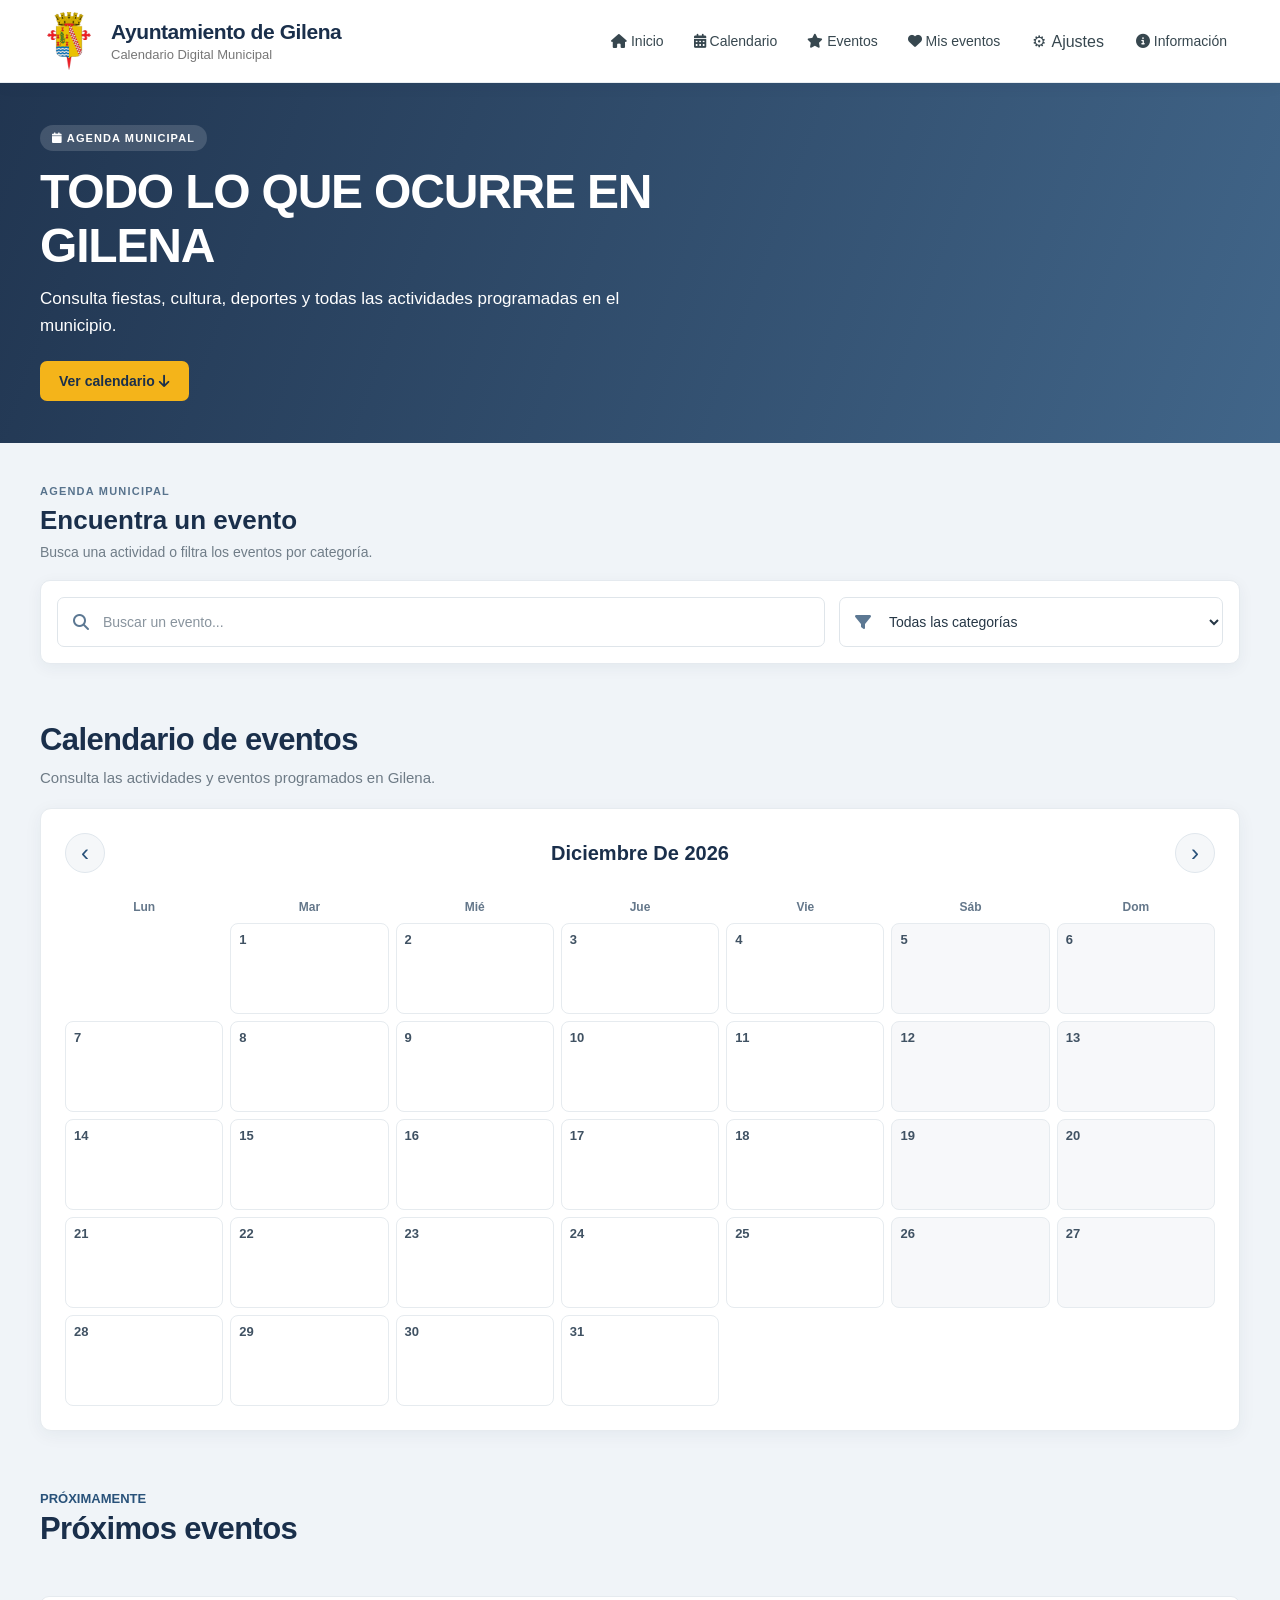
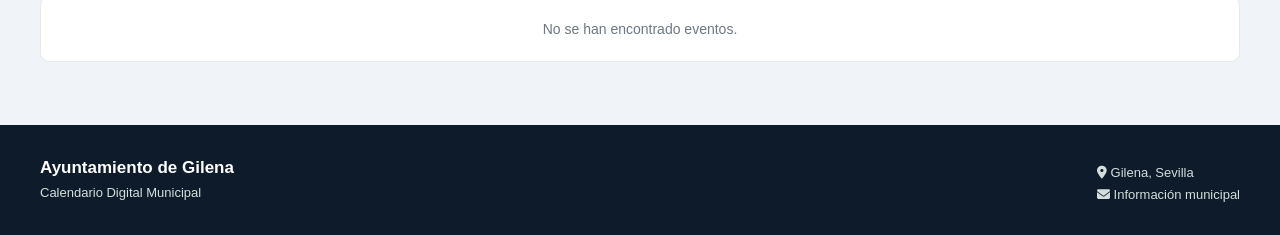
==== index.html @ b7ec8e1a "Add files via upload" ====
<!doctype html>
<html lang="es">
  <head>
    <meta charset="UTF-8" />
    <meta name="viewport" content="width=device-width, initial-scale=1.0" />
    <script src="JS/ajustes.js"></script>

    <title>Ayuntamiento de Gilena | Calendario Municipal</title>

    <link rel="stylesheet" href="CSS/estilos.css" />
    <link rel="stylesheet" href="CSS/ajustes.css" />
    <link rel="stylesheet" href="CSS/imagenes-evento.css" />

    <!-- Iconos -->
    <link
      rel="stylesheet"
      href="https://cdnjs.cloudflare.com/ajax/libs/font-awesome/6.5.1/css/all.min.css"
    />
  </head>

  <body class="pagina-inicio">
    <!-- ENCABEZADO -->
    <header>
      <div class="contenedor-header">
        <div class="logo-titulo">
          <!-- Sustituye esta imagen por el logo oficial -->
          <img src="img/logo-gilena.png" alt="Logo Ayuntamiento de Gilena" />

          <div>
            <h1>Ayuntamiento de Gilena</h1>
            <p>Calendario Digital Municipal</p>
          </div>
        </div>

        <nav>
          <a href="index.html">
            <i class="fa-solid fa-house"></i>
            Inicio
          </a>

          <a href="#calendario">
            <i class="fa-solid fa-calendar-days"></i>
            Calendario
          </a>

          <a href="#eventos">
            <i class="fa-solid fa-star"></i>
            Eventos
          </a>

          <a href="mis-eventos.html">
            <i class="fa-solid fa-heart"></i>
            Mis eventos
          </a>

          <button type="button" class="nav-ajustes" data-abrir-ajustes aria-haspopup="dialog">
            <span class="icono-ajustes" aria-hidden="true">⚙</span> Ajustes
          </button>

          <a href="#informacion">
            <i class="fa-solid fa-circle-info"></i>
            Información
          </a>
        </nav>
      </div>
    </header>

    <!-- PORTADA -->
    <section class="hero">
      <div class="hero-contenido">
        <span class="etiqueta">
          <i class="fa-solid fa-calendar"></i>
          AGENDA MUNICIPAL
        </span>

        <h2>TODO LO QUE OCURRE EN GILENA</h2>

        <p>
          Consulta fiestas, cultura, deportes y todas las actividades programadas en el municipio.
        </p>

        <a href="#calendario" class="boton-principal">
          Ver calendario
          <i class="fa-solid fa-arrow-down"></i>
        </a>
      </div>
    </section>

    <!-- BUSCADOR -->
    <main>
      <section class="buscador-seccion" aria-labelledby="tituloBuscador">
        <div class="buscador-intro">
          <span>AGENDA MUNICIPAL</span>
          <h2 id="tituloBuscador">Encuentra un evento</h2>
          <p>Busca una actividad o filtra los eventos por categoría.</p>
        </div>
      <div class="busqueda">
        <div class="campo-busqueda">
          <i class="fa-solid fa-magnifying-glass"></i>

          <!-- Cambiamos oninput a la nueva función -->
          <input
            type="text"
            id="buscador"
            placeholder="Buscar un evento..."
            oninput="buscarEventoDesplegable()"
          />

          <!-- NUEVO: Contenedor oculto para el mini apartado -->
          <div
            id="resultadosBusqueda"
            class="resultados-desplegable"
            style="display: none"
          >
            <!-- El JavaScript meterá los resultados aquí -->
          </div>
        </div>

        <div class="campo-filtro">
          <i class="fa-solid fa-filter"></i>

          <select id="filtroCategoria" onchange="filtrarEventos()">
            <option value="todos">Todas las categorías</option>
            <option value="cultura">Cultura</option><option value="deportes">Deportivo</option><option value="fiestas">Fiesta</option>
            <option value="arte">Arte</option><option value="concierto">Concierto</option><option value="cine">Cine</option>
            <option value="educacion">Educación</option><option value="ayuntamiento">Ayuntamiento</option><option value="familiar">Familiar</option>
            <option value="mercado">Mercado</option><option value="naturaleza">Naturaleza</option><option value="gastronomia">Gastronomía</option>
            <option value="juventud">Juventud</option><option value="otros">Otros</option>
          </select>
        </div>
      </div>

      </section>

      <!-- CALENDARIO -->
      <section id="calendario" class="seccion">
        <div class="titulo-seccion">
          <div>
            <h2>Calendario de eventos</h2>
            <p class="subtitulo-seccion">Consulta las actividades y eventos programados en Gilena.</p>
          </div>
        </div>

        <div class="calendario-contenedor">
          <div class="calendario-cabecera">
            <button onclick="mesAnterior()" aria-label="Mes anterior">
              <span aria-hidden="true">‹</span>
            </button>

            <h3 id="mesActual"></h3>

            <button onclick="mesSiguiente()" aria-label="Mes siguiente">
              <span aria-hidden="true">›</span>
            </button>
          </div>

          <div class="dias-semana">
            <div>Lun</div>
            <div>Mar</div>
            <div>Mié</div>
            <div>Jue</div>
            <div>Vie</div>
            <div>Sáb</div>
            <div>Dom</div>
          </div>

          <div id="calendarioDias" class="calendario-dias">
            <!-- JavaScript genera los días -->
          </div>
        </div>
      </section>

      <!-- EVENTOS -->
      <section id="eventos" class="seccion">
        <div class="titulo-seccion">
          <div>
            <span>PRÓXIMAMENTE</span>
            <h2>Próximos eventos</h2>
          </div>
        </div>

        <div id="listaEventos" class="lista-eventos">
          <!-- JavaScript genera los eventos -->
        </div>

        <p id="sinResultados" class="sin-resultados">
          No se han encontrado eventos.
        </p>
      </section>

    </main>

    <!-- FOOTER -->
    <footer id="informacion">
      <div>
        <h3>Ayuntamiento de Gilena</h3>

        <p>Calendario Digital Municipal</p>
      </div>

      <div class="footer-contacto">
        <p>
          <i class="fa-solid fa-location-dot"></i>
          Gilena, Sevilla
        </p>

        <p>
          <i class="fa-solid fa-envelope"></i>
          Información municipal
        </p>
      </div>
    </footer>

    <script src="JS/estado-eventos.js"></script>
    <script src="JS/formato-fechas.js"></script>
    <script src="JS/imagenes-evento.js"></script>
    <script src="JS/script.js"></script>
  </body>
</html>
---- CSS/estilos.css ----
/* ==========================================================================
   1. ESTILOS GLOBALES
   ========================================================================== */
* {
    margin: 0;
    padding: 0;
    box-sizing: border-box;
}

html {
    scroll-behavior: smooth;
}

body {
    font-family: Arial, Helvetica, sans-serif;
    background-color: #f0f4f8; /* Gris azulado muy claro */
    color: #263238;
}

main {
    max-width: 1250px;
    margin: auto;
    padding: 40px 25px;
}

/* ==========================================================================
   2. COMPONENTES COMPARTIDOS (Navegación y Footer)
   ========================================================================== */
header {
    background: white;
    box-shadow: 0 2px 15px rgba(0, 0, 0, 0.08);
    position: sticky;
    top: 0;
    z-index: 1000;
}

.contenedor-header {
    max-width: 1250px;
    margin: auto;
    padding: 12px 25px;
    display: flex;
    justify-content: space-between;
    align-items: center;
}

.logo-titulo {
    display: flex;
    align-items: center;
    gap: 15px;
}

.logo-titulo img {
    width: 65px;
    height: 65px;
    object-fit: contain;
}

.logo-titulo h1 { color: #1a2f4b; font-size: 25px; } /* Azul Marino */
.logo-titulo p { color: #777; margin-top: 4px; }

nav {
    display: flex;
    gap: 8px;
}

nav a {
    text-decoration: none;
    color: #37474f;
    padding: 12px 15px;
    border-radius: 8px;
    transition: 0.3s;
}

nav a:hover {
    background-color: #e6ecf1; /* Fondo gris azulado suave */
    color: #29527a; /* Azul secundario */
}

footer {
    margin-top: 60px;
    padding: 35px;
    background-color: #0d1b2a; /* Azul noche muy oscuro */
    color: white;
    display: flex;
    justify-content: space-around;
}

footer p { margin-top: 10px; color: #d4dfdb; }

/* Botón general */
.boton-principal {
    display: inline-block;
    margin-top: 30px;
    padding: 15px 25px;
    background-color: #f4b41a; /* Amarillo dorado vibrante */
    color: #1a2f4b; /* Texto azul marino para contrastar */
    text-decoration: none;
    font-weight: bold;
    border-radius: 8px;
    transition: 0.3s;
}
.boton-principal:hover { transform: translateY(-3px); }


/* ==========================================================================
   3. PÁGINA PRINCIPAL (Inicio, Buscador, Calendario, Tarjetas)
   ========================================================================== */
.hero {
    min-height: 420px;
    /* Nuevo gradiente azul oscuro */
    background: linear-gradient(rgba(26, 47, 75, 0.75), rgba(26, 47, 75, 0.88)), url("../img/gilena.jpg");
    background-size: cover;
    background-position: center;
    display: flex;
    align-items: center;
}

.hero-contenido {
    max-width: 1250px;
    width: 100%;
    margin: auto;
    padding: 50px 25px;
    color: white;
}

.etiqueta {
    display: inline-block;
    background-color: rgba(255, 255, 255, 0.15);
    padding: 10px 16px;
    border-radius: 30px;
    margin-bottom: 20px;
}

.hero h2 { max-width: 700px; font-size: 50px; margin-bottom: 18px; }
.hero p { font-size: 20px; max-width: 650px; line-height: 1.6; }

/* Buscador y Filtros */
.busqueda {
    display: grid;
    grid-template-columns: 2fr 1fr;
    gap: 20px;
    background: white;
    padding: 25px;
    border-radius: 15px;
    box-shadow: 0 5px 20px rgba(0, 0, 0, 0.08);
}

.campo-busqueda, .campo-filtro { position: relative; }
.campo-busqueda i, .campo-filtro i {
    position: absolute; left: 15px; top: 50%; transform: translateY(-50%); color: #29527a;
}

.busqueda input, .busqueda select {
    width: 100%;
    padding: 15px 15px 15px 45px;
    border: 1px solid #ddd;
    border-radius: 8px;
    font-size: 16px;
    background-color: #fafafa;
}

/* Resultados Desplegables del Buscador */
.resultados-desplegable {
    position: absolute;
    top: 100%; left: 0; width: 100%;
    background: white;
    border-radius: 10px;
    box-shadow: 0 10px 25px rgba(0, 0, 0, 0.15);
    margin-top: 5px; max-height: 350px;
    overflow-y: auto; z-index: 2000;
}
.item-resultado-mini {
    display: flex; align-items: center; gap: 15px;
    padding: 12px 15px; text-decoration: none;
    color: #333; border-bottom: 1px solid #f0f0f0; transition: background 0.2s;
}
.item-resultado-mini:last-child { border-bottom: none; }
.item-resultado-mini:hover { background-color: #f0f4f8; }
.item-resultado-mini img { width: 45px; height: 45px; border-radius: 8px; object-fit: cover; }
.item-resultado-mini h4 { font-size: 15px; color: #1a2f4b; margin-bottom: 2px; }
.item-resultado-mini p { font-size: 13px; color: #777; }
.sin-resultados-mini { padding: 15px; text-align: center; color: #777; font-size: 14px; }

/* Estadísticas y Secciones Genéricas */
.estadisticas {
    display: grid; grid-template-columns: repeat(3, 1fr); gap: 20px; margin: 35px 0;
}
.estadistica {
    background: white; padding: 22px; border-radius: 12px; display: flex; align-items: center; gap: 15px; box-shadow: 0 5px 15px rgba(0, 0, 0, 0.06);
}
.estadistica i { font-size: 30px; color: #29527a; }
.estadistica span { font-size: 22px; font-weight: bold; }
.estadistica p { color: #777; margin-top: 4px; }

.seccion { margin-top: 70px; }
.titulo-seccion span, .informacion span { color: #29527a; font-weight: bold; font-size: 13px; }
.titulo-seccion h2, .informacion h2 { font-size: 32px; margin-top: 8px; }

/* Calendario */
.calendario-contenedor {
    background: white; margin-top: 25px; padding: 30px; border-radius: 15px; box-shadow: 0 5px 20px rgba(0, 0, 0, 0.08);
}
.calendario-cabecera { display: flex; justify-content: space-between; align-items: center; margin-bottom: 25px; }
.calendario-cabecera button {
    width: 42px; height: 42px; border: none; border-radius: 50%; background-color: #e6ecf1; color: #29527a; cursor: pointer; font-size: 17px; transition: 0.3s;
}
.calendario-cabecera button:hover { background-color: #29527a; color: white; }

.dias-semana, .calendario-dias { display: grid; grid-template-columns: repeat(7, 1fr); gap: 8px; }
.dias-semana div { text-align: center; font-weight: bold; padding: 10px; color: #29527a; }

.dia {
    min-height: 95px; border: 1px solid #e0e0e0; border-radius: 10px; padding: 6px; cursor: default; transition: 0.3s; display: flex; flex-direction: column; background-color: white;
}
.dia:hover:not(.vacio) { background-color: #f0f4f8; }
.dia.fin-de-semana { background-color: #f0f0f0; }
.dia.vacio { border: none; background-color: transparent; }
.dia.vacio.fin-de-semana { background-color: #fafafa; }
.numero-dia { font-weight: bold; margin-bottom: 5px; font-size: 14px; }

.dia.evento { cursor: pointer; border-width: 2px; border-style: solid; }
.nombre-evento-calendario {
    font-size: 11px; line-height: 1.3; font-weight: bold; padding: 3px 4px; border-radius: 4px; margin-top: auto; white-space: nowrap; overflow: hidden; text-overflow: ellipsis;
}

/* Colores Calendario */
.dia.evento.deportes { border-color: #2196F3; background-color: #E3F2FD; }
.dia.evento.deportes .nombre-evento-calendario { color: #1565C0; }
.dia.evento.cultura { border-color: #9C27B0; background-color: #F3E5F5; }
.dia.evento.cultura .nombre-evento-calendario { color: #6A1B9A; }
.dia.evento.fiestas { border-color: #FF9800; background-color: #FFF3E0; }
.dia.evento.fiestas .nombre-evento-calendario { color: #E65100; }
.dia.evento.juventud { border-color: #4CAF50; background-color: #E8F5E9; }
.dia.evento.juventud .nombre-evento-calendario { color: #2E7D32; }
.dia.evento.otros { border-color: #607D8B; background-color: #ECEFF1; }
.dia.evento.otros .nombre-evento-calendario { color: #37474F; }

/* Lista de Próximos Eventos */
.lista-eventos { display: grid; grid-template-columns: repeat(3, 1fr); gap: 25px; margin-top: 25px; }
.evento-card {
    background: white; border-radius: 15px; overflow: hidden; box-shadow: 0 5px 20px rgba(0, 0, 0, 0.08); transition: 0.3s;
}
.evento-card:hover { transform: translateY(-8px); }
.evento-card img { width: 100%; height: 190px; object-fit: cover; }
.evento-contenido { padding: 20px; }
.categoria {
    display: inline-block; padding: 6px 12px; border-radius: 20px; background-color: #e6ecf1; color: #29527a; font-size: 13px; font-weight: bold;
}
.evento-contenido h3 { margin: 15px 0 10px; font-size: 20px; }
.evento-contenido p { color: #666; line-height: 1.5; }
.evento-fecha { margin-top: 15px; color: #29527a; font-weight: bold; }
.boton-evento {
    display: inline-block; margin-top: 18px; padding: 10px 15px; background-color: #29527a; color: white; text-decoration: none; border-radius: 7px; transition: 0.3s;
}
.boton-evento:hover { background-color: #1a2f4b; }
.sin-resultados { display: none; margin-top: 30px; text-align: center; font-size: 18px; }

/* Sección Informativa (Bloque Azul Marino) */
.informacion { margin-top: 70px; padding: 50px; border-radius: 15px; background-color: #1a2f4b; color: white; }
.informacion p { margin-top: 15px; line-height: 1.6; }
.ventajas { display: grid; grid-template-columns: repeat(3, 1fr); gap: 25px; margin-top: 30px; }
.ventajas div { background-color: rgba(255, 255, 255, 0.08); padding: 25px; border-radius: 12px; }
.ventajas i { font-size: 28px; color: #f4b41a; } /* Iconos dorados */


/* ==========================================================================
   4. PÁGINA DE DETALLE (evento.html)
   ========================================================================== */
.hero-evento {
    height: 350px; background-size: cover; background-position: center; display: flex; align-items: flex-end; padding: 40px; margin-bottom: 40px;
}
.hero-evento-contenido { max-width: 1250px; width: 100%; margin: auto; color: white; }
.hero-evento-contenido h2 { font-size: 45px; margin-top: 15px; }

.evento-info-grid {
    max-width: 1250px; margin: auto; padding: 0 25px 60px; display: grid; grid-template-columns: 2fr 1fr; gap: 40px;
}
.evento-cuerpo { background: white; padding: 40px; border-radius: 15px; box-shadow: 0 5px 20px rgba(0, 0, 0, 0.05); }
.evento-cuerpo h3 {
    color: #1a2f4b; font-size: 24px; margin-bottom: 20px; padding-bottom: 10px; border-bottom: 2px solid #e6ecf1;
}
.texto-principal { font-size: 17px; line-height: 1.8; color: #444; }
.evento-galeria { margin-top: 30px; }
.evento-galeria img { width: 100%; border-radius: 10px; box-shadow: 0 5px 15px rgba(0,0,0,0.1); }

.evento-sidebar { display: flex; flex-direction: column; gap: 15px; }
.caja-info {
    background: white; padding: 20px; border-radius: 12px; display: flex; align-items: center; gap: 20px; box-shadow: 0 5px 15px rgba(0, 0, 0, 0.05);
}
.caja-info i {
    font-size: 24px; color: #29527a; background: #e6ecf1; width: 50px; height: 50px; display: flex; align-items: center; justify-content: center; border-radius: 50%;
}
.caja-info h4 { color: #777; font-size: 13px; text-transform: uppercase; margin-bottom: 5px; }
.caja-info p { font-size: 16px; font-weight: bold; color: #1a2f4b; }

.boton-compartir { background-color: #1a2f4b; color: white; cursor: pointer; transition: 0.3s; justify-content: center; }
.boton-compartir i { background: transparent; color: #f4b41a; width: auto; height: auto; }
.boton-compartir h4 { color: white; margin: 0; }
.boton-compartir:hover { background-color: #122135; }
.caja-calendario { display: flex; flex-direction: column; gap: 10px; padding: 22px; border-radius: 12px; background: white; box-shadow: 0 5px 15px rgba(0, 0, 0, 0.05); }
.caja-calendario h3 { margin-bottom: 3px; color: #1a2f4b; font-size: 18px; }
.caja-calendario h3 i { margin-right: 5px; color: #29527a; }
.boton-calendario { display: flex; width: 100%; min-height: 44px; align-items: center; justify-content: center; gap: 9px; padding: 10px 12px; border: 1px solid #29527a; border-radius: 7px; background: #29527a; color: white; font: inherit; font-size: 14px; font-weight: bold; line-height: 1.35; text-align: center; text-decoration: none; cursor: pointer; }
.boton-calendario:hover { background: #1a2f4b; color: white; }
.boton-calendario:focus-visible { outline: 3px solid #f4b41a; outline-offset: 2px; }
.boton-calendario-secundario { background: #e6ecf1; color: #29527a; }
.boton-calendario-secundario:hover { background: #d2dfea; color: #1a2f4b; }


/* ==========================================================================
   5. ZONA DE ADMINISTRACIÓN (admin.html)
   ========================================================================== */
.body-admin-editor { background-color: #f0f4f8; padding-top: 70px; }

/* Barra superior fija */
.admin-topbar {
    position: fixed; top: 0; left: 0; right: 0; height: 70px;
    background: white; box-shadow: 0 2px 10px rgba(0,0,0,0.1);
    display: flex; justify-content: space-between; align-items: center; padding: 0 30px; z-index: 1000;
}
.topbar-izq, .topbar-der { display: flex; align-items: center; gap: 20px; }
.btn-volver { color: #555; text-decoration: none; font-weight: bold; }
.estado-guardado { color: #888; font-size: 14px; font-style: italic; }

.btn-primario, .btn-secundario {
    padding: 10px 20px; border: none; border-radius: 8px; font-weight: bold; cursor: pointer; transition: 0.3s;
}
.btn-primario { background-color: #29527a; color: white; }
.btn-primario:hover { background-color: #1f4060; }
.btn-secundario { background-color: #e6ecf1; color: #29527a; }
.btn-secundario:hover { background-color: #d2dfea; }

/* Editor de Documentos */
.documento-editor {
    max-width: 900px; margin: 30px auto 60px; background: white; border-radius: 10px; box-shadow: 0 10px 30px rgba(0,0,0,0.08); overflow: hidden;
}
.portada-editor {
    height: 300px; background-size: cover; background-position: center; background-color: #ddd; display: flex; align-items: center; justify-content: center; position: relative;
}
.portada-editor::after { content: ''; position: absolute; inset: 0; background: rgba(0,0,0,0.4); }
.portada-opciones { position: relative; z-index: 2; display: flex; gap: 15px; }
.portada-opciones button {
    background: rgba(255,255,255,0.9); border: none; padding: 10px 20px; border-radius: 30px; cursor: pointer; font-weight: bold; color: #333;
}
.documento-cuerpo { padding: 50px; }
.input-titulo-doc {
    width: 100%; font-size: 40px; font-weight: bold; border: none; outline: none; color: #1a2f4b; margin-bottom: 30px; border-bottom: 2px dashed transparent;
}
.input-titulo-doc:focus { border-bottom: 2px dashed #ccc; }

.metadatos-grid {
    display: grid; grid-template-columns: repeat(3, 1fr); gap: 20px; margin-bottom: 30px; background: #f9f9f9; padding: 20px; border-radius: 10px;
}
.meta-item label { display: block; font-size: 13px; color: #777; margin-bottom: 5px; font-weight: bold; }
.meta-item input, .meta-item select {
    width: 100%; padding: 8px; border: 1px solid #ddd; border-radius: 5px;
}
.admin-seccion-enlaces { margin: 10px 0 30px; padding: 20px; border: 1px solid #e6ecf1; border-radius: 10px; }
.admin-seccion-enlaces h3 { margin-bottom: 12px; color: #1a2f4b; }
.admin-seccion-enlaces h3 small { margin-left: 8px; color: #777; font-size: 12px; font-weight: normal; }
.admin-seccion-enlaces .metadatos-grid { margin: 0; }
.caja-reserva, .caja-enlaces { background: white; padding: 22px; border-radius: 12px; box-shadow: 0 5px 15px rgba(0,0,0,.05); }
.caja-reserva h3, .caja-enlaces h3 { color: #1a2f4b; margin-bottom: 12px; }
.caja-reserva p { margin-bottom: 12px; color: #555; }
.boton-reservar { display: inline-block; padding: 11px 18px; border: 0; border-radius: 7px; background: #29527a; color: white; font: inherit; font-weight: bold; text-decoration: none; }
.boton-reservar:disabled { background: #9aa7b2; cursor: not-allowed; }
.caja-enlaces > div { display: flex; flex-wrap: wrap; gap: 10px; }
.enlace-evento { color: #29527a; background: #e6ecf1; padding: 9px 12px; border-radius: 7px; text-decoration: none; font-weight: bold; }
.enlace-evento:hover { background: #d2dfea; }

/* Ajustes Quill Editor */
.ql-toolbar.ql-snow { border-radius: 8px 8px 0 0; background: #f0f4f8; }
.ql-container.ql-snow { border-radius: 0 0 8px 8px; font-family: inherit; }

/* Cajón Lateral (Mis Eventos) */
.cajon-eventos-fondo {
    position: fixed; inset: 0; background: rgba(0,0,0,0.5); z-index: 1001; opacity: 0; visibility: hidden; transition: 0.3s;
}
.cajon-eventos-fondo.abierto { opacity: 1; visibility: visible; }
.cajon-eventos {
    position: fixed; top: 0; right: -400px; bottom: 0; width: 400px; background: white; z-index: 1002; box-shadow: -5px 0 25px rgba(0,0,0,0.1); transition: 0.3s; display: flex; flex-direction: column;
}
.cajon-eventos.abierto { right: 0; }
.cajon-cabecera {
    padding: 20px; background: #1a2f4b; color: white; display: flex; justify-content: space-between; align-items: center;
}
.btn-cerrar-cajon { background: transparent; border: none; color: white; font-size: 20px; cursor: pointer; }
.cajon-lista { flex-grow: 1; overflow-y: auto; padding: 20px; }
.cajon-item {
    display: flex; gap: 15px; padding: 15px; border: 1px solid #eee; border-radius: 8px; margin-bottom: 15px; align-items: center;
}
.cajon-item img { width: 50px; height: 50px; border-radius: 5px; object-fit: cover; }
.cajon-item-info h4 { font-size: 15px; margin-bottom: 5px; color: #333;}
.cajon-item-info p { font-size: 12px; color: #777;}
.cajon-item-acciones { margin-left: auto; display: flex; gap: 5px;}

.btn-editar-mini { background: #f4b41a; color: white; border: none; padding: 8px; border-radius: 5px; cursor: pointer; }
.btn-borrar-mini { background: #d32f2f; color: white; border: none; padding: 8px; border-radius: 5px; cursor: pointer; }
.btn-nuevo-cajon {
    margin: 20px; padding: 15px; background: #29527a; color: white; border: none; border-radius: 8px; font-weight: bold; cursor: pointer; transition: 0.3s;
}
.btn-nuevo-cajon:hover { background: #1f4060; }


/* ==========================================================================
   6. RESPONSIVE (Móviles y Tablets)
   ========================================================================== */
@media (max-width: 900px) {
    .contenedor-header { flex-direction: column; gap: 20px; }
    .hero h2 { font-size: 38px; }
    .lista-eventos { grid-template-columns: repeat(2, 1fr); }
    .evento-info-grid { grid-template-columns: minmax(0, 1fr); }
    .hero-evento-contenido h2 { font-size: 32px; }
}

@media (max-width: 650px) {
    nav { flex-wrap: wrap; justify-content: center; }
    .busqueda { grid-template-columns: 1fr; }
    .estadisticas, .ventajas, .lista-eventos { grid-template-columns: 1fr; }
    .hero h2 { font-size: 32px; }
    .dias-semana, .calendario-dias { gap: 3px; }
    .dia { min-height: 55px; padding: 6px; }
    .informacion { padding: 30px; }
    footer { flex-direction: column; text-align: center; gap: 20px; }
    
    /* Adaptaciones para Admin móvil */
    .documento-cuerpo { padding: 25px; }
    .metadatos-grid { grid-template-columns: 1fr; }
    .cajon-eventos { width: 100%; right: -100%; }
}
@media (max-width: 650px) {
    .pagina-evento .contenedor-header { gap: 8px; padding: 12px 16px; }
    .pagina-evento .logo-titulo { min-width: 0; }
    .pagina-evento .logo-titulo img { width: 48px; height: 48px; flex-shrink: 0; }
    .pagina-evento .logo-titulo h1 { font-size: 18px; }
    .pagina-evento .logo-titulo p { font-size: 12px; }
    .pagina-evento main { padding: 24px 16px; }
    .pagina-evento .hero-evento { height: 280px; padding: 24px; }
    .pagina-evento .evento-info-grid { min-width: 0; padding: 0 0 40px; gap: 20px; }
    .pagina-evento .evento-cuerpo { min-width: 0; padding: 24px; }
    .pagina-evento .evento-sidebar { min-width: 0; }
    .pagina-evento .caja-info { min-width: 0; gap: 12px; padding: 16px; }
    .pagina-evento .caja-info i { width: 42px; height: 42px; flex: 0 0 42px; }
    .pagina-evento .caja-info > div { min-width: 0; }
    .pagina-evento .caja-info p { overflow-wrap: anywhere; }
}

/* ==========================================================================
   MÓDULO DE COMPRA (Práctica JS)
   ========================================================================== */
.caja-compra {
    background: white;
    padding: 25px;
    border-radius: 12px;
    box-shadow: 0 5px 15px rgba(0, 0, 0, 0.05);
    margin-top: 20px;
    border-top: 4px solid #f4b41a; /* Detalle dorado corporativo */
}

.caja-compra h3 { color: #1a2f4b; font-size: 18px; margin-bottom: 15px; }
.precio-base, .saldo-usuario { font-size: 14px; color: #555; margin-bottom: 10px; }
.saldo-usuario strong { color: #29527a; font-size: 17px; }

.form-compra { display: flex; flex-direction: column; gap: 15px; margin-top: 15px; }
.form-compra label { font-size: 14px; color: #333; font-weight: bold; }
.form-compra input[type="number"] { 
    padding: 10px; border: 1px solid #ddd; border-radius: 6px; font-size: 15px; 
}

.checkbox-label { display: flex; align-items: center; gap: 10px; font-weight: normal !important; cursor: pointer; }
#btn-comprar { width: 100%; text-align: center; border: none; cursor: pointer; }

/* Estilos de los mensajes que sustituyen al Console.log / Console.error */
.mensaje-oculto { display: none; }
.mensaje-visible { 
    display: block; padding: 15px; border-radius: 8px; margin-top: 20px; font-size: 14px; font-weight: bold; line-height: 1.4;
}
.msj-exito { background-color: #d4edda; color: #155724; border-left: 4px solid #28a745; }
.msj-error { background-color: #f8d7da; color: #721c24; border-left: 4px solid #dc3545; }
.msj-aviso { background-color: #fff3cd; color: #856404; border-left: 4px solid #ffc107; }

/* =====================================================================
   CMS DEL ADMINISTRADOR (aislado de la página pública)
   ===================================================================== */
.body-admin-editor { min-height: 100vh; padding: 0; background: #f3f6f9; color: #263238; }
.body-admin-editor * { box-sizing: border-box; }
.cms-topbar { position: sticky; top: 0; z-index: 1000; min-height: 76px; padding: 10px 30px; display: flex; align-items: center; justify-content: space-between; gap: 20px; background: #fff; border-bottom: 1px solid #e3e9ee; box-shadow: 0 2px 8px rgba(26,47,75,.04); }
.cms-brand { display: inline-flex; align-items: center; gap: 12px; color: #1a2f4b; text-decoration: none; }
.cms-brand img { width: 48px; height: 48px; object-fit: contain; }
.cms-brand span { display: grid; gap: 3px; }
.cms-brand strong { font-size: 17px; }
.cms-brand small { color: #788592; font-size: 12px; }
.cms-topbar-derecha { display: flex; align-items: center; gap: 22px; }
.cms-contexto { display: inline-flex; align-items: center; gap: 8px; color: #344b62; font-size: 14px; font-weight: 700; }
.cms-contexto i { color: #29527a; }
.cms-topbar .estado-guardado { max-width: 210px; color: #72808c; font-size: 12px; font-style: normal; }
.cms-volver { padding: 10px 13px; border-radius: 7px; color: #29527a; text-decoration: none; font-size: 13px; font-weight: 700; }
.cms-volver:hover { background: #edf2f6; }
.cms-layout { display: grid; grid-template-columns: 240px minmax(0,1fr); min-height: calc(100vh - 76px); }
.cms-sidebar { position: sticky; top: 76px; align-self: start; height: calc(100vh - 76px); display: flex; flex-direction: column; padding: 26px 14px 18px; background: #fff; border-right: 1px solid #e3e9ee; }
.cms-nav-label { margin: 0 10px 14px; color: #8995a1; font-size: 11px; font-weight: 700; letter-spacing: .09em; text-transform: uppercase; }
.cms-nav-link { width: 100%; min-height: 45px; display: flex; align-items: center; gap: 12px; padding: 0 12px; border: 0; border-radius: 7px; background: transparent; color: #536170; text-align: left; font: inherit; font-size: 14px; cursor: pointer; transition: background .18s,color .18s; }
.cms-nav-link + .cms-nav-link { margin-top: 5px; }
.cms-nav-link i { width: 18px; color: #748493; text-align: center; }
.cms-nav-link:hover { background: #f2f5f8; color: #1a2f4b; }
.cms-nav-link.activo { background: #e9eff5; color: #1a2f4b; font-weight: 700; }
.cms-nav-link.activo i { color: #29527a; }
.cms-nav-link span { margin-left: auto; padding: 2px 7px; border-radius: 12px; background: #fff; color: #607285; font-size: 11px; }
.cms-sidebar-pie { display: flex; align-items: center; gap: 9px; margin: auto 8px 0; padding-top: 18px; border-top: 1px solid #edf0f3; color: #87929c; font-size: 11px; line-height: 1.35; }
.cms-sidebar-pie img { width: 30px; height: 30px; object-fit: contain; }
.cms-main { min-width: 0; width: 100%; max-width: 1500px; margin: 0 auto; padding: 36px clamp(20px,4vw,58px) 60px; }
.cms-vista[hidden] { display: none !important; }
.cms-page-heading { display: flex; align-items: center; justify-content: space-between; gap: 22px; margin-bottom: 27px; }
.cms-eyebrow { color: #69819a; font-size: 11px; font-weight: 700; letter-spacing: .1em; }
.cms-page-heading h1 { margin-top: 7px; color: #1a2f4b; font-size: clamp(26px,3vw,34px); line-height: 1.2; }
.cms-page-heading p { margin-top: 7px; color: #73808c; font-size: 14px; line-height: 1.5; }
.cms-page-heading > .btn-primario { flex-shrink: 0; }
.body-admin-editor .btn-primario,.body-admin-editor .btn-secundario { min-height: 42px; padding: 10px 16px; border-radius: 7px; font: inherit; font-size: 13px; font-weight: 700; transition: background .18s,transform .18s,box-shadow .18s; }
.body-admin-editor .btn-primario { background: #29527a; color: #fff; box-shadow: 0 2px 5px rgba(26,47,75,.13); }
.body-admin-editor .btn-primario:hover { background: #1a2f4b; transform: translateY(-1px); }
.body-admin-editor .btn-secundario { border: 1px solid #dce3e9; background: #fff; color: #34536f; }
.body-admin-editor .btn-secundario:hover { background: #f2f5f8; }
.body-admin-editor button:active { transform: translateY(1px); }
.body-admin-editor button:disabled { opacity: .55; cursor: not-allowed; }
.cms-stat-grid { display: grid; grid-template-columns: repeat(4,minmax(0,1fr)); gap: 16px; margin-bottom: 25px; }
.cms-stat { display: flex; align-items: center; gap: 15px; min-height: 112px; padding: 20px; border: 1px solid #e5eaef; border-radius: 10px; background: #fff; box-shadow: 0 3px 12px rgba(26,47,75,.035); }
.cms-stat-icon { width: 43px; height: 43px; flex: 0 0 43px; display: grid; place-items: center; border-radius: 10px; background: #edf2f6; color: #29527a; font-size: 17px; }
.cms-stat p { margin-bottom: 7px; color: #76828d; font-size: 12px; }
.cms-stat strong { color: #1a2f4b; font-size: 25px; line-height: 1; }
.cms-panel { min-width: 0; margin-bottom: 20px; padding: 23px; border: 1px solid #e5eaef; border-radius: 10px; background: #fff; box-shadow: 0 3px 13px rgba(26,47,75,.035); }
.cms-panel-heading { display: flex; align-items: flex-start; justify-content: space-between; gap: 14px; margin-bottom: 19px; }
.cms-panel-heading h2 { color: #1a2f4b; font-size: 17px; }
.cms-panel-heading p { margin-top: 5px; color: #7a8792; font-size: 12px; line-height: 1.45; }
.cms-panel-heading .btn-secundario { white-space: nowrap; }
.cms-table-wrap { width: 100%; overflow-x: auto; }
.cms-table { width: 100%; border-collapse: collapse; text-align: left; }
.cms-table th { padding: 11px 12px; border-bottom: 1px solid #e8edf1; color: #87929c; font-size: 10px; font-weight: 700; letter-spacing: .07em; text-transform: uppercase; white-space: nowrap; }
.cms-table td { padding: 14px 12px; border-bottom: 1px solid #eff2f5; color: #536170; font-size: 13px; vertical-align: middle; }
.cms-table tbody tr:last-child td { border-bottom: 0; }
.cms-table tbody tr:hover { background: #fafbfd; }
.cms-event-name { color: #263d54; font-size: 13px; }
.cms-date-end { display: block; margin-top: 4px; color: #8a959f; font-size: 11px; }
.cms-category { display: inline-block; padding: 5px 9px; border-radius: 15px; background: #eef2f6; color: #45617c; font-size: 11px; font-weight: 700; }
.cms-status { display: inline-flex; align-items: center; gap: 6px; color: #657482; font-size: 12px; }
.cms-status::before { width: 7px; height: 7px; border-radius: 50%; background: #9ba6af; content: ""; }
.cms-status.activo::before { background: #4c866a; }
.cms-status.pasado::before { background: #9ba6af; }
.cms-status.publicado::before { background: #4c866a; }
.cms-status.borrador::before { background: #d49b2f; }
.cms-status.archivado::before { background: #8a919b; }
.cms-table-action,.cms-delete-action { min-height: 34px; padding: 6px 9px; border: 0; border-radius: 6px; background: transparent; color: #29527a; font: inherit; font-size: 12px; font-weight: 700; cursor: pointer; }
.cms-table-action:hover { background: #edf2f6; }
.cms-delete-action { color: #9b5555; }
.cms-delete-action:hover { background: #fbefef; }
.cms-row-actions { display: flex; align-items: center; flex-wrap: wrap; gap: 3px; }
.cms-vacio { padding: 28px 12px; color: #7a8792; font-size: 13px; text-align: center; }
.cms-filterbar { display: flex; gap: 12px; margin: 1px 0 17px; }
.cms-search,.cms-category-filter { min-height: 42px; display: flex; align-items: center; gap: 9px; padding: 0 12px; border: 1px solid #dfe5ea; border-radius: 7px; background: #fff; color: #84909b; }
.cms-search { flex: 1; max-width: 440px; }
.cms-search input,.cms-category-filter select { width: 100%; border: 0; outline: 0; background: transparent; color: #34485a; font: inherit; font-size: 13px; }
.cms-category-filter { min-width: 210px; }
.cms-category-filter select { cursor: pointer; }
.cms-heading-actions { display: flex; align-items: center; justify-content: flex-end; flex-wrap: wrap; gap: 9px; }
.cms-autosave { margin-right: 5px; color: #72808c; font-size: 11px; white-space: nowrap; }
.cms-autosave i { color: #64866f; }
.cms-editor-status { display: inline-block; margin-top: 11px; padding: 6px 10px; border-radius: 15px; background: #edf2f6; color: #536170; font-size: 11px; font-weight: 700; }
.cms-editor-status[data-estado="publicado"] { background: #e7f3eb; color: #32724e; }
.cms-editor-status[data-estado="borrador"] { background: #fff4dc; color: #875e17; }
.cms-editor-status[data-estado="archivado"] { background: #eef0f2; color: #606a74; }
.cms-editor-layout { display: grid; grid-template-columns: minmax(0,1.65fr) minmax(285px,.85fr); align-items: start; gap: 19px; }
.cms-editor-columna { min-width: 0; }
.cms-form-panel { padding: 22px; }
.cms-form-panel .cms-panel-heading { align-items: center; margin-bottom: 20px; }
.cms-step { color: #a6b0b8; font-size: 12px; font-weight: 700; }
.cms-form-grid { display: grid; grid-template-columns: repeat(3,minmax(0,1fr)); gap: 15px; }
.cms-form-grid-2 { grid-template-columns: repeat(2,minmax(0,1fr)); }
.cms-span-2 { grid-column: span 2; }
.cms-form-panel .meta-item { min-width: 0; }
.cms-form-panel .meta-item label,.cms-editor-label { display: block; margin-bottom: 7px; color: #4b5a67; font-size: 12px; font-weight: 700; }
.cms-form-panel .meta-item label b { color: #b77736; }
.cms-form-panel .meta-item label small { margin-left: 5px; color: #89949e; font-size: 10px; font-weight: 400; }
.cms-form-panel .meta-item input,.cms-form-panel .meta-item select,.cms-form-panel .meta-item textarea,.cms-form-panel .flatpickr-input { width: 100%; min-height: 41px; padding: 9px 11px; border: 1px solid #dce3e9; border-radius: 6px; background: #fff; color: #263746; font: inherit; font-size: 13px; outline: none; }
.cms-form-panel .meta-item textarea { min-height: 68px; resize: vertical; }
.cms-form-panel .meta-item input:focus,.cms-form-panel .meta-item select:focus,.cms-form-panel .meta-item textarea:focus,.cms-form-panel .flatpickr-input:focus { border-color: #7894ad; box-shadow: 0 0 0 3px rgba(41,82,122,.09); }
.cms-form-panel .meta-item [aria-invalid="true"] { border-color: #b64545; }
.cms-field-error { margin-top: 6px; color: #a23636; font-size: 12px; line-height: 1.4; }
.cms-summary-field { margin-bottom: 17px; }
.cms-editor-label { margin: 0 0 8px; }
.cms-special-tools { display: flex; align-items: center; flex-wrap: wrap; gap: 7px; margin-bottom: 9px; color: #7b8791; font-size: 11px; }
.cms-special-tools button { padding: 6px 9px; border: 1px solid #e1e6eb; border-radius: 5px; background: #f8fafb; color: #46596a; font: inherit; font-size: 11px; cursor: pointer; }
.cms-special-tools button:hover { background: #edf2f6; }
.cms-quill-toolbar.ql-toolbar.ql-snow { display: flex; flex-wrap: wrap; gap: 2px; padding: 8px 7px; border: 1px solid #dfe5ea; border-radius: 7px 7px 0 0; background: #f7f9fb; }
.cms-quill-toolbar .ql-formats { margin-right: 5px !important; }
.cms-quill-toolbar button.ql-divider { width: 28px; font-weight: 700; }
.cms-quill-editor.ql-container.ql-snow { min-height: 270px; border: 1px solid #dfe5ea; border-top: 0; border-radius: 0 0 7px 7px; font-family: Arial,Helvetica,sans-serif; font-size: 14px; }
.cms-quill-editor .ql-editor { min-height: 270px; padding: 17px; color: #354452; line-height: 1.65; }
.cms-editor-lateral .cms-panel { margin-bottom: 15px; }
.cms-image-drop { padding: 10px; border: 1px dashed #cbd5de; border-radius: 8px; background: #fafbfd; text-align: center; transition: border-color .2s,background .2s; }
.cms-image-drop.arrastrando { border-color: #29527a; background: #edf3f8; }
.cms-image-preview { position: relative; min-height: 155px; display: grid; place-items: center; overflow: hidden; border-radius: 5px; background-color: #e9edf1; background-position: center; background-size: cover; }
.cms-image-placeholder { display: flex; flex-direction: column; gap: 8px; align-items: center; color: #84919c; font-size: 12px; }
.cms-image-placeholder i { font-size: 25px; }
.cms-image-preview.tiene-imagen .cms-image-placeholder { display: none; }
.cms-image-actions { display: flex; align-items: center; justify-content: center; flex-wrap: wrap; gap: 6px; padding-top: 10px; }
.cms-image-actions .btn-secundario { min-height: 36px; padding: 8px 11px; font-size: 11px; }
.cms-link-image { padding: 8px 9px; border: 0; background: transparent; color: #29527a; font: inherit; font-size: 11px; font-weight: 700; cursor: pointer; }
.cms-image-drop > p { margin: 8px 0 1px; color: #8a959e; font-size: 10px; }
.cms-editor-actions { display: flex; justify-content: flex-end; gap: 8px; padding: 5px 0 25px; }
.cms-config-panel { display: flex; align-items: flex-start; gap: 17px; max-width: 720px; }
.cms-config-panel h2 { color: #1a2f4b; font-size: 16px; }
.cms-config-panel p { margin: 7px 0 12px; color: #667581; font-size: 13px; line-height: 1.6; }
.cms-config-panel small { color: #83909a; font-size: 11px; }
.cms-config-panel code { padding: 2px 5px; border-radius: 4px; background: #f0f3f6; color: #435b72; }
.cms-backup-panel { max-width: 720px; }
.cms-backup-panel h2 { color: #1a2f4b; font-size: 17px; }
.cms-backup-panel > p { margin: 8px 0 17px; color: #667581; font-size: 13px; line-height: 1.5; }
.cms-backup-actions { display: flex; align-items: center; flex-wrap: wrap; gap: 10px; }
.cms-backup-actions label { color: #4b5a67; font-size: 13px; font-weight: 700; }
.cms-backup-actions input { max-width: 100%; color: #536170; font: inherit; font-size: 12px; }
.cms-import-options { display: flex; flex-wrap: wrap; gap: 10px 22px; margin: 18px 0; padding: 15px; border: 1px solid #dfe5ea; border-radius: 7px; }
.cms-import-options legend { padding: 0 5px; color: #4b5a67; font-size: 12px; font-weight: 700; }
.cms-import-options label { display: flex; align-items: center; gap: 7px; color: #536170; font-size: 13px; }
#estadoImportacion { margin-top: 12px; color: #32724e; font-size: 13px; }
#estadoImportacion.error { color: #a23636; }
.cms-modal-abierto { overflow: hidden; }
.cms-modal-backdrop { position: fixed; inset: 0; z-index: 1200; display: grid; place-items: center; padding: 24px; background: rgba(15,29,43,.58); }
.cms-modal-backdrop[hidden] { display: none !important; }
.cms-preview-modal { width: min(760px,100%); max-height: min(90vh,900px); overflow: auto; border-radius: 12px; background: #fff; box-shadow: 0 18px 60px rgba(0,0,0,.2); }
.cms-modal-heading { position: sticky; top: 0; z-index: 1; display: flex; align-items: center; justify-content: space-between; padding: 18px 22px; border-bottom: 1px solid #e8edf1; background: #fff; }
.cms-modal-heading h2 { margin-top: 4px; color: #1a2f4b; font-size: 18px; }
.cms-modal-close { width: 38px; height: 38px; border: 0; border-radius: 50%; background: #f0f3f6; color: #4c5c69; font-size: 16px; cursor: pointer; }
.cms-preview-image { min-height: 220px; background-color: #e8edf1; background-position: center; background-size: cover; }
.cms-preview-body { padding: 22px 26px 28px; }
.cms-preview-body h3 { margin: 12px 0 8px; color: #1a2f4b; font-size: 26px; }
.cms-preview-fecha { color: #536d84; font-size: 12px; font-weight: 700; }
.cms-preview-resumen { margin-top: 15px; color: #52616e; font-size: 14px; line-height: 1.6; }
.cms-preview-descripcion { margin-top: 17px; padding-top: 14px; border-top: 1px solid #edf0f3; color: #3f4d59; font-size: 14px; line-height: 1.7; overflow-wrap: anywhere; }
.sr-only { position: absolute; width: 1px; height: 1px; overflow: hidden; clip: rect(0,0,0,0); white-space: nowrap; }

@media (max-width: 1100px) {
  .cms-layout { grid-template-columns: 205px minmax(0,1fr); }
  .cms-stat-grid { grid-template-columns: repeat(2,minmax(0,1fr)); }
  .cms-editor-layout { grid-template-columns: minmax(0,1.35fr) minmax(260px,.85fr); }
  .cms-main { padding-right: 25px; padding-left: 25px; }
}
@media (max-width: 760px) {
  .cms-topbar { position: relative; min-height: 68px; padding: 9px 15px; }
  .cms-brand img { width: 40px; height: 40px; }
  .cms-brand strong { font-size: 14px; }
  .cms-brand small { font-size: 10px; }
  .cms-topbar-derecha { gap: 9px; }
  .cms-contexto { display: none; }
  .cms-topbar .estado-guardado { max-width: 130px; font-size: 10px; }
  .cms-volver { padding: 8px; font-size: 0; }
  .cms-volver i { font-size: 15px; }
  .cms-layout { display: block; min-height: calc(100vh - 68px); }
  .cms-sidebar { position: sticky; top: 0; z-index: 900; height: auto; flex-direction: row; align-items: center; gap: 4px; overflow-x: auto; padding: 8px 10px; border-right: 0; border-bottom: 1px solid #e3e9ee; }
  .cms-nav-label,.cms-sidebar-pie { display: none; }
  .cms-nav-link { width: auto; min-width: max-content; min-height: 40px; gap: 7px; padding: 0 11px; font-size: 12px; }
  .cms-nav-link + .cms-nav-link { margin: 0; }
  .cms-nav-link span { padding: 2px 5px; }
  .cms-main { padding: 23px 14px 40px; }
  .cms-page-heading { align-items: flex-start; flex-direction: column; gap: 14px; margin-bottom: 20px; }
  .cms-page-heading > .btn-primario { align-self: stretch; }
  .cms-stat-grid { gap: 10px; }
  .cms-stat { min-height: 91px; gap: 10px; padding: 13px; }
  .cms-stat-icon { width: 36px; height: 36px; flex-basis: 36px; font-size: 14px; }
  .cms-stat p { font-size: 11px; }
  .cms-stat strong { font-size: 22px; }
  .cms-panel { padding: 16px; }
  .cms-panel-heading { align-items: flex-start; }
  .cms-filterbar { flex-direction: column; }
  .cms-search,.cms-category-filter { width: 100%; max-width: none; min-height: 44px; }
  .cms-editor-layout { grid-template-columns: 1fr; }
  .cms-editor-lateral { display: grid; grid-template-columns: repeat(2,minmax(0,1fr)); gap: 0 12px; }
  .cms-editor-lateral .admin-seccion-enlaces { grid-column: 1 / -1; }
  .cms-heading-actions { width: 100%; justify-content: flex-start; }
  .cms-autosave { width: 100%; }
  .cms-heading-actions .btn-primario,.cms-heading-actions .btn-secundario { flex: 1; }
}
@media (max-width: 560px) {
  .cms-topbar { flex-wrap: wrap; }
  .cms-topbar-derecha { margin-left: auto; }
  .cms-stat-grid { grid-template-columns: repeat(2,minmax(0,1fr)); }
  .cms-page-heading h1 { font-size: 26px; }
  .cms-table-wrap { overflow: visible; }
  .cms-table thead { display: none; }
  .cms-table,.cms-table tbody,.cms-table tr,.cms-table td { display: block; width: 100%; }
  .cms-table tbody tr { margin-bottom: 10px; padding: 7px 10px; border: 1px solid #e9edf1; border-radius: 7px; }
  .cms-table tbody tr:last-child { margin-bottom: 0; }
  .cms-table td { display: grid; grid-template-columns: 90px minmax(0,1fr); gap: 9px; padding: 7px 2px; border-bottom: 1px solid #f0f2f4; font-size: 12px; }
  .cms-table td:last-child { border-bottom: 0; }
  .cms-table td::before { color: #86919b; font-size: 9px; font-weight: 700; letter-spacing: .04em; text-transform: uppercase; }
  .cms-table-recientes td:nth-child(1)::before,.cms-table-eventos td:nth-child(1)::before { content: "Evento"; }
  .cms-table-recientes td:nth-child(2)::before,.cms-table-eventos td:nth-child(2)::before { content: "Fecha"; }
  .cms-table-recientes td:nth-child(3)::before,.cms-table-eventos td:nth-child(3)::before { content: "Categoría"; }
  .cms-table-recientes td:nth-child(4)::before,.cms-table-eventos td:nth-child(4)::before { content: "Estado"; }
  .cms-table-recientes td:nth-child(5)::before { content: "Acción"; }
  .cms-table-eventos td:nth-child(5)::before { content: "Plazas"; }
  .cms-table-eventos td:nth-child(6)::before { content: "Acciones"; }
  .cms-editor-lateral { display: block; }
  .cms-form-grid,.cms-form-grid-2 { grid-template-columns: 1fr; }
  .cms-span-2 { grid-column: auto; }
  .cms-editor-actions { position: sticky; bottom: 0; z-index: 5; margin: 0 -8px; padding: 12px 8px; background: rgba(243,246,249,.96); }
  .cms-editor-actions > button { flex: 1; }
  .cms-editor-actions { flex-wrap: wrap; }
  .cms-editor-actions > button { flex: 1 1 135px; }
  .cms-heading-actions > button { flex: 1 1 135px; }
  .cms-modal-backdrop { padding: 10px; }
  .cms-preview-image { min-height: 155px; }
  .cms-preview-body { padding: 18px; }
}

/* Página municipal: presentación de agenda, búsqueda y eventos */
html { scroll-padding-top: 105px; }
body.pagina-inicio > header { border-bottom: 1px solid #e8edf1; box-shadow: 0 3px 14px rgba(26,47,75,.06); }
body.pagina-inicio .contenedor-header { min-height: 82px; padding-top: 9px; padding-bottom: 9px; }
body.pagina-inicio .logo-titulo { gap: 13px; }
body.pagina-inicio .logo-titulo img { width: 58px; height: 58px; }
body.pagina-inicio .logo-titulo h1 { font-size: 21px; letter-spacing: -.02em; }
body.pagina-inicio .logo-titulo p { margin-top: 3px; font-size: 13px; }
body.pagina-inicio nav { gap: 4px; }
body.pagina-inicio nav a { padding: 11px 13px; border-radius: 7px; font-size: 14px; transition: color .18s,background .18s; }
body.pagina-inicio nav a:focus-visible, body.pagina-inicio .boton-principal:focus-visible, body.pagina-inicio button:focus-visible, body.pagina-inicio a:focus-visible { outline: 3px solid rgba(244,180,26,.65); outline-offset: 2px; }
body.pagina-inicio .hero { min-height: 340px; background: linear-gradient(110deg, rgba(26,47,75,.97), rgba(41,82,122,.88)); }
body.pagina-inicio .hero-contenido { padding-top: 42px; padding-bottom: 42px; }
body.pagina-inicio .hero .etiqueta { margin-bottom: 14px; padding: 7px 12px; font-size: 11px; font-weight: 700; letter-spacing: .1em; }
body.pagina-inicio .hero h2 { max-width: 760px; margin-bottom: 12px; font-size: clamp(34px,4vw,48px); line-height: 1.12; letter-spacing: -.025em; }
body.pagina-inicio .hero p { max-width: 640px; font-size: 17px; line-height: 1.6; }
body.pagina-inicio .boton-principal { margin-top: 22px; padding: 12px 19px; border-radius: 7px; font-size: 14px; }
body.pagina-inicio .boton-principal:hover { transform: translateY(-2px); box-shadow: 0 5px 13px rgba(0,0,0,.14); }
body.pagina-inicio main { padding-top: 38px; padding-bottom: 45px; }
.buscador-seccion { margin: 0 0 46px; }
.buscador-intro { margin-bottom: 17px; }
.buscador-intro > span { color: #58738d; font-size: 11px; font-weight: 700; letter-spacing: .11em; }
.buscador-intro h2 { margin-top: 6px; color: #1a2f4b; font-size: 26px; }
.buscador-intro p { margin-top: 6px; color: #707d88; font-size: 14px; line-height: 1.5; }
.buscador-seccion .busqueda { gap: 14px; padding: 16px; border: 1px solid #e5eaef; border-radius: 10px; box-shadow: 0 4px 16px rgba(26,47,75,.055); }
.buscador-seccion .campo-busqueda i,.buscador-seccion .campo-filtro i { left: 16px; color: #5c7893; }
.buscador-seccion .busqueda input,.buscador-seccion .busqueda select { min-height: 50px; border-color: #dfe5ea; border-radius: 7px; background-color: #fff; color: #263746; font-size: 14px; }
.buscador-seccion .busqueda input::placeholder { color: #89949e; }
.buscador-seccion .busqueda input:focus,.buscador-seccion .busqueda select:focus { outline: none; border-color: #7894ad; box-shadow: 0 0 0 3px rgba(41,82,122,.09); }
.filtros-rapidos { display: flex; flex-wrap: wrap; align-items: center; gap: 8px; margin-top: 13px; }
.filtro-rapido { min-height: 34px; padding: 7px 12px; border: 1px solid #dfe5ea; border-radius: 18px; background: #fff; color: #5b6873; font: inherit; font-size: 12px; cursor: pointer; transition: color .18s,background .18s,border-color .18s; }
.filtro-rapido:hover { border-color: #9aabba; color: #29527a; }
.filtro-rapido.activo { border-color: #29527a; background: #29527a; color: #fff; }
.seccion { margin-top: 58px; scroll-margin-top: 105px; }
.titulo-seccion h2 { margin-top: 4px; color: #1a2f4b; font-size: clamp(25px,3vw,31px); letter-spacing: -.02em; }
.titulo-seccion .subtitulo-seccion { margin-top: 8px; color: #6e7b86; font-size: 15px; line-height: 1.55; }
.calendario-contenedor { margin-top: 19px; padding: 24px; border: 1px solid #e6ebef; border-radius: 11px; box-shadow: 0 4px 18px rgba(26,47,75,.055); }
.calendario-cabecera { margin-bottom: 18px; }
.calendario-cabecera h3 { color: #1a2f4b; font-size: 20px; text-transform: capitalize; }
.calendario-cabecera button { width: 40px; height: 40px; border: 1px solid #e0e7ed; background: #f5f7f9; }
.calendario-cabecera button:hover { border-color: #29527a; background: #29527a; }
.dias-semana,.calendario-dias { gap: 7px; }
.dias-semana div { padding: 9px 5px; color: #64778a; font-size: 12px; }
.dia { min-height: 91px; padding: 8px; border-color: #e6ebef; border-radius: 8px; }
.dia:hover:not(.vacio) { border-color: #b8c6d2; background: #f5f8fa; }
.dia.fin-de-semana { background-color: #f7f8fa; }
.dia.vacio.fin-de-semana { background-color: transparent; }
.numero-dia { color: #405263; font-size: 13px; }
.dia.evento { border-width: 1px; box-shadow: inset 3px 0 0 currentColor; }
.dia.evento .nombre-evento-calendario { margin-top: auto; padding: 5px 6px; border-radius: 4px; font-size: 10px; line-height: 1.25; }
.dia.evento.deportes { color: #48759c; border-color: #cadbe8; background: #f0f5f9; }
.dia.evento.deportes .nombre-evento-calendario { color: #315b80; background: #e1ebf3; }
.dia.evento.cultura { color: #81628d; border-color: #dfd4e5; background: #f7f3f8; }
.dia.evento.cultura .nombre-evento-calendario { color: #684873; background: #eee5f1; }
.dia.evento.fiestas { color: #a27734; border-color: #ead9b8; background: #fbf7ee; }
.dia.evento.fiestas .nombre-evento-calendario { color: #805b21; background: #f4ead4; }
.dia.evento.juventud { color: #527e67; border-color: #d1e0d7; background: #f2f7f4; }
.dia.evento.juventud .nombre-evento-calendario { color: #3f6b54; background: #e2eee6; }
.dia.evento.otros { color: #667d8c; border-color: #d8e0e5; background: #f3f6f8; }
.dia.evento.otros .nombre-evento-calendario { color: #4c6372; background: #e7edf1; }
.seccion-destacada { margin-top: 52px; }
.evento-destacado-contenedor { margin-top: 18px; }
.evento-destacado { display: grid; grid-template-columns: minmax(260px,.82fr) minmax(0,1.18fr); overflow: hidden; border: 1px solid #e3e9ee; border-radius: 11px; background: #fff; box-shadow: 0 4px 17px rgba(26,47,75,.06); }
.evento-destacado .evento-imagen { min-height: 290px; }
.evento-destacado-contenido { display: flex; flex-direction: column; align-items: flex-start; padding: clamp(22px,4vw,36px); }
.evento-destacado-contenido .categoria { padding: 5px 10px; font-size: 11px; }
.evento-destacado-fecha { margin-top: 17px; color: #526f89; font-size: 13px; font-weight: 700; }
.evento-destacado-contenido h3 { margin-top: 9px; color: #1a2f4b; font-size: clamp(24px,3vw,32px); line-height: 1.2; }
.evento-destacado-resumen { margin-top: 12px; color: #697783; font-size: 14px; line-height: 1.6; }
.evento-destacado-datos { display: flex; flex-wrap: wrap; gap: 10px 18px; margin-top: 14px; color: #586b7c; font-size: 12px; }
.evento-destacado-datos span { display: inline-flex; align-items: center; gap: 7px; }
.evento-destacado-datos i { color: #557590; }
.evento-destacado .boton-evento { margin-top: auto; padding: 10px 15px; }
.destacado-sin-eventos { padding: 22px; border: 1px solid #e5eaef; border-radius: 9px; background: #fff; color: #6e7b86; font-size: 14px; }
.lista-eventos { grid-template-columns: repeat(3,minmax(0,1fr)); align-items: stretch; gap: 19px; margin-top: 19px; }
.evento-card { display: flex; flex-direction: column; min-width: 0; border: 1px solid #e4e9ed; border-radius: 10px; box-shadow: 0 3px 13px rgba(26,47,75,.05); transition: transform .2s,box-shadow .2s; }
.evento-card:hover { transform: translateY(-3px); box-shadow: 0 8px 20px rgba(26,47,75,.1); }
.evento-imagen { position: relative; min-height: 0; overflow: hidden; background: #e8edf1; }
.evento-card .evento-imagen { aspect-ratio: 16 / 9; }
.evento-imagen > img { display: block; width: 100%; height: 100%; object-fit: contain; }
.evento-destacado .evento-imagen > img { object-fit: cover; }
.evento-card .evento-imagen > img,.evento-destacado .evento-imagen > img { position: absolute; inset: 0; }
.evento-fallback { display: none; width: 100%; height: 100%; min-height: 150px; flex-direction: column; align-items: center; justify-content: center; gap: 8px; background: linear-gradient(145deg,#e9eef2,#f4f6f8); color: #91a0ad; font-size: 11px; }
.evento-fallback i { font-size: 25px; }
.evento-imagen.sin-imagen .evento-fallback { display: flex; }
.evento-contenido { display: flex; flex: 1; flex-direction: column; align-items: flex-start; padding: 17px; }
.evento-contenido .categoria { padding: 5px 9px; font-size: 10px; letter-spacing: .025em; text-transform: uppercase; }
.evento-contenido h3 { margin: 11px 0 0; color: #1a2f4b; font-size: 18px; line-height: 1.3; }
.evento-metadatos { display: flex; flex-direction: column; gap: 5px; margin-top: 9px; color: #687987; font-size: 11px; }
.evento-metadatos span { display: flex; align-items: flex-start; gap: 7px; }
.evento-metadatos i { margin-top: 2px; color: #58748e; }
.evento-contenido .evento-descripcion { margin-top: 9px; color: #6c7882; font-size: 12px; line-height: 1.55; }
.evento-contenido .evento-fecha { margin-top: auto; padding-top: 14px; color: #4e6d88; font-size: 12px; }
.boton-evento { margin-top: 13px; padding: 9px 12px; border-radius: 6px; font-size: 12px; }
.boton-evento:hover { background: #1a2f4b; }
.sin-resultados { padding: 24px; border: 1px solid #e5eaef; border-radius: 9px; background: #fff; color: #6c7882; font-size: 14px; }
.item-resultado-mini .miniatura-resultado { width: 45px; height: 45px; flex: 0 0 45px; border-radius: 8px; }
.miniatura-resultado .evento-fallback { min-height: 45px; font-size: 0; }
.miniatura-resultado .evento-fallback i { font-size: 16px; }
footer#informacion { margin-top: 18px; padding: 33px max(25px,calc((100vw - 1200px)/2)); justify-content: space-between; gap: 25px; }
footer#informacion h3 { font-size: 17px; }
footer#informacion p { margin-top: 7px; font-size: 13px; }

@media (max-width: 900px) {
  body.pagina-inicio .hero { min-height: 310px; }
  body.pagina-inicio .hero h2 { font-size: 39px; }
  .lista-eventos { grid-template-columns: repeat(2,minmax(0,1fr)); }
  .evento-destacado { grid-template-columns: minmax(220px,.8fr) minmax(0,1.2fr); }
  .dia { min-height: 76px; }
}
@media (max-width: 650px) {
  body.pagina-inicio .contenedor-header { flex-direction: column; gap: 8px; padding: 9px 14px 11px; }
  body.pagina-inicio .logo-titulo img { width: 47px; height: 47px; }
  body.pagina-inicio .logo-titulo h1 { font-size: 17px; }
  body.pagina-inicio .logo-titulo p { font-size: 11px; }
  body.pagina-inicio nav { width: 100%; justify-content: center; gap: 2px; }
  body.pagina-inicio nav a { padding: 8px 9px; font-size: 11px; }
  body.pagina-inicio nav a i { margin-right: 2px; }
  body.pagina-inicio .hero { min-height: 280px; }
  body.pagina-inicio .hero-contenido { padding: 32px 20px; }
  body.pagina-inicio .hero h2 { font-size: clamp(29px,8vw,36px); }
  body.pagina-inicio .hero p { font-size: 15px; }
  body.pagina-inicio main { padding: 28px 16px 35px; }
  .buscador-seccion { margin-bottom: 35px; }
  .buscador-intro h2 { font-size: 23px; }
  .buscador-seccion .busqueda { padding: 12px; }
  .buscador-seccion .busqueda input,.buscador-seccion .busqueda select { min-height: 48px; font-size: 14px; }
  .filtros-rapidos { gap: 6px; }
  .filtro-rapido { padding: 7px 10px; font-size: 11px; }
  .seccion { margin-top: 42px; }
  .titulo-seccion .subtitulo-seccion { font-size: 13px; }
  .calendario-contenedor { padding: 12px; }
  .dias-semana,.calendario-dias { gap: 3px; }
  .dias-semana div { padding: 7px 2px; font-size: 10px; }
  .dia { min-height: 58px; padding: 4px; border-radius: 5px; }
  .numero-dia { margin-bottom: 3px; font-size: 11px; }
  .dia.evento .nombre-evento-calendario { padding: 3px 2px; font-size: 8px; }
  .evento-destacado { grid-template-columns: 1fr; }
  .evento-destacado .evento-imagen { min-height: 0; aspect-ratio: 16 / 8; }
  .evento-destacado-contenido { padding: 20px; }
  .evento-destacado-contenido h3 { font-size: 25px; }
  .lista-eventos { grid-template-columns: 1fr; gap: 14px; }
  .evento-card .evento-imagen { aspect-ratio: 16 / 8; }
  .evento-contenido { padding: 16px; }
  .evento-contenido .evento-fecha { margin-top: 14px; }
  footer#informacion { margin-top: 10px; padding: 27px 18px; text-align: center; }
}

/* Tarjetas horizontales de Próximos eventos */
.lista-eventos { grid-template-columns: minmax(0,1fr); gap: 16px; }
.evento-card { display: grid; grid-template-columns: 187px minmax(0,1fr); gap: 24px; align-items: center; height: 252px; min-height: 252px; padding: 16px; border: 1px solid #dfe6ec; border-radius: 12px; background: #fff; box-shadow: 0 4px 14px rgba(26,47,75,.055); }
.evento-card { position: relative; }
.boton-favorito { position: absolute; z-index: 2; top: 12px; right: 12px; width: 40px; height: 40px; border: 1px solid #e2e8ed; border-radius: 50%; background: #fff; color: #607285; font-size: 18px; cursor: pointer; box-shadow: 0 2px 8px rgba(26,47,75,.1); }
.boton-favorito.activo { color: #c83c58; }
.boton-aviso { align-self: flex-start; margin-top: 8px; padding: 7px 10px; border: 1px solid #dfe6ec; border-radius: 6px; background: #f5f7f9; color: #607285; font: inherit; font-size: 12px; cursor: pointer; }
.boton-aviso.activo { color: #29527a; }
.sin-favoritos { padding: 22px; border: 1px dashed #cbd7e1; border-radius: 9px; color: #697783; background: #fff; }
.sin-favoritos[hidden] { display: none; }
.avisos-navegador { display: flex; flex-wrap: wrap; align-items: center; gap: 10px 16px; margin: 18px 0; color: #697783; font-size: 13px; }
.boton-notificaciones { padding: 9px 13px; border: 1px solid #d7e0e7; border-radius: 6px; background: #fff; color: #29527a; font: inherit; cursor: pointer; }
#estadoNotificaciones { flex-basis: 100%; }
#mis-eventos .evento-card { height: auto; min-height: 252px; }
#mis-eventos .evento-card .evento-contenido { height: auto; min-height: 218px; overflow: visible; }
.evento-card:hover { transform: translateY(-2px); border-color: #cbd7e1; box-shadow: 0 8px 20px rgba(26,47,75,.09); }
.evento-card .evento-imagen { width: 187px; height: 218px; aspect-ratio: auto; align-self: center; border: 1px solid #e3e8ec; border-radius: 8px; background: #f0f3f5; }
.evento-card .evento-imagen > img { object-fit: contain; object-position: center; background: #f0f3f5; }
.evento-card .evento-imagen .evento-fallback { min-height: 0; background: #f0f3f5; }
.evento-card .evento-contenido { width: 100%; height: 218px; min-width: 0; overflow: hidden; padding: 4px 8px 4px 0; }
.evento-card .evento-contenido .evento-fecha { order: -3; margin: 0 0 8px; padding: 0; color: #29527a; font-size: 12px; font-weight: 700; letter-spacing: .07em; }
.evento-card .evento-contenido h3 { order: -2; max-width: 760px; margin: 0; color: #1a2f4b; font-size: clamp(21px,2.5vw,29px); line-height: 1.2; text-transform: uppercase; display: -webkit-box; -webkit-box-orient: vertical; -webkit-line-clamp: 2; overflow: hidden; }
.evento-card .evento-contenido .categoria { order: -1; margin-top: 10px; padding: 4px 8px; font-size: 9px; }
.evento-card .evento-contenido .evento-metadatos { order: 0; display: flex; flex-direction: row; flex-wrap: wrap; gap: 6px 15px; margin-top: 10px; color: #667987; font-size: 11px; }
.evento-card .evento-contenido .evento-descripcion { order: 1; display: -webkit-box; -webkit-box-orient: vertical; -webkit-line-clamp: 2; overflow: hidden; margin-top: 8px; color: #6c7882; font-size: 12px; line-height: 1.45; }
.evento-card .evento-contenido .boton-evento { order: 2; align-self: flex-start; min-height: 38px; display: inline-flex; align-items: center; gap: 9px; margin-top: auto; padding: 9px 13px; }
@media (max-width: 900px) {
  .evento-card { grid-template-columns: 160px minmax(0,1fr); gap: 20px; height: 224px; min-height: 224px; padding: 14px; }
  .evento-card .evento-imagen { width: 160px; height: 194px; }
  .evento-card .evento-contenido { height: 194px; }
}
@media (max-width: 650px) {
  .avisos-navegador { align-items: flex-start; flex-direction: column; }
  .evento-card { grid-template-columns: 128px minmax(0,1fr); gap: 14px; height: 190px; min-height: 190px; padding: 12px; }
  .evento-card .evento-imagen { width: 128px; height: 164px; }
  .evento-card .evento-contenido { height: 164px; padding: 0; }
  .evento-card .evento-contenido .evento-fecha { margin-bottom: 6px; font-size: 10px; letter-spacing: .045em; }
  .evento-card .evento-contenido h3 { font-size: 18px; }
  .evento-card .evento-contenido .categoria { margin-top: 6px; }
  .evento-card .evento-contenido .evento-metadatos { gap: 4px 10px; margin-top: 6px; font-size: 10px; }
  .evento-card .evento-contenido .evento-descripcion { margin-top: 5px; font-size: 10px; }
  .evento-card .evento-contenido .boton-evento { min-height: 36px; margin-top: auto; padding: 8px 10px; font-size: 11px; }
}
@media (max-width: 420px) {
  .evento-card { grid-template-columns: 104px minmax(0,1fr); gap: 11px; height: 166px; min-height: 166px; padding: 10px; }
  .evento-card .evento-imagen { width: 104px; height: 144px; }
  .evento-card .evento-contenido { height: 144px; }
  .evento-card .evento-contenido .evento-fecha { font-size: 9px; }
  .evento-card .evento-contenido h3 { font-size: 16px; }
  .evento-card .evento-contenido .evento-metadatos { display: none; }
  .evento-card .evento-contenido .evento-descripcion { -webkit-line-clamp: 1; font-size: 9px; }
  .evento-card .evento-contenido .boton-evento { min-height: 38px; }
}
@media (max-width: 350px) {
  .evento-card { grid-template-columns: 1fr; height: auto; min-height: 0; gap: 11px; }
  .evento-card .evento-imagen { width: 100%; height: 165px; }
  .evento-card .evento-contenido { height: auto; min-height: 156px; padding: 2px 4px 3px; }
  .evento-card .evento-contenido .evento-metadatos { display: flex; }
}

/* Categorías adicionales del calendario */
.dia.evento.arte,.dia.evento.concierto { color: #8a5872; border-color: #e5cfdd; background: #faf3f7; }
.dia.evento.arte .nombre-evento-calendario,.dia.evento.concierto .nombre-evento-calendario { color: #76455f; background: #f1e2eb; }
.dia.evento.cine,.dia.evento.educacion { color: #60719b; border-color: #d5dced; background: #f3f5fa; }
.dia.evento.cine .nombre-evento-calendario,.dia.evento.educacion .nombre-evento-calendario { color: #485a84; background: #e5eaf5; }
.dia.evento.ayuntamiento,.dia.evento.familiar { color: #68774d; border-color: #dce3cf; background: #f6f8f1; }
.dia.evento.ayuntamiento .nombre-evento-calendario,.dia.evento.familiar .nombre-evento-calendario { color: #53633b; background: #e9eedf; }
.dia.evento.mercado,.dia.evento.naturaleza,.dia.evento.gastronomia { color: #8b7045; border-color: #e7dcc8; background: #faf7f0; }
.dia.evento.mercado .nombre-evento-calendario,.dia.evento.naturaleza .nombre-evento-calendario,.dia.evento.gastronomia .nombre-evento-calendario { color: #725a34; background: #f1e8d8; }

/* Página personal de favoritos */
.pagina-mis-eventos { min-height: 100vh; display: flex; flex-direction: column; }
.pagina-mis-eventos main { width: 100%; flex: 1; }
.pagina-mis-eventos nav a[aria-current="page"] i { color: inherit; }
.mis-eventos-main { padding-top: 38px; }
.mis-eventos-portada { position: relative; overflow: hidden; padding: clamp(28px,5vw,54px); border-radius: 15px; background: linear-gradient(120deg,#173553,#29527a); color: #fff; box-shadow: 0 9px 25px rgba(26,47,75,.13); }
.mis-eventos-portada::after { position: absolute; right: 6%; bottom: -105px; width: 270px; height: 270px; border: 1px solid rgba(255,255,255,.12); border-radius: 50%; content: ""; box-shadow: 0 0 0 30px rgba(255,255,255,.035),0 0 0 60px rgba(255,255,255,.025); }
.mis-eventos-eyebrow { display: inline-flex; align-items: center; gap: 8px; color: #d9e6f0; font-size: 12px; font-weight: 700; letter-spacing: .1em; }
.mis-eventos-portada h2 { position: relative; z-index: 1; margin-top: 14px; font-size: clamp(30px,5vw,46px); }
.mis-eventos-portada > p { position: relative; z-index: 1; max-width: 590px; margin-top: 12px; color: #e0e8ef; font-size: 16px; line-height: 1.6; }
.contador-favoritos { position: relative; z-index: 1; display: inline-block; margin-top: 20px; padding: 7px 12px; border: 1px solid rgba(255,255,255,.25); border-radius: 20px; color: #fff; font-size: 12px; }
.mis-eventos-herramientas { display: flex; flex-wrap: wrap; justify-content: space-between; align-items: center; gap: 18px; margin: 35px 0 18px; }
.mis-eventos-herramientas h3 { color: #1a2f4b; font-size: 21px; }
.mis-eventos-herramientas h3 i { margin-right: 7px; color: #557590; }
.mis-eventos-herramientas p { margin-top: 6px; color: #71808d; font-size: 13px; }
.pagina-mis-eventos .avisos-navegador { justify-content: flex-end; margin: 0; }
.pagina-mis-eventos .avisos-navegador p { display: none; }
.pagina-mis-eventos #estadoNotificaciones { max-width: 340px; color: #697783; font-size: 12px; }
.pagina-mis-eventos .nota-avisos { margin: -4px 0 22px; color: #697783; font-size: 13px; line-height: 1.5; }
.pagina-mis-eventos .lista-eventos { display: grid; grid-template-columns: repeat(2,minmax(0,1fr)); align-items: stretch; gap: 20px; margin: 0; }
.mis-evento-card { min-width: 0; overflow: hidden; border: 1px solid #e0e7ed; border-radius: 12px; background: #fff; box-shadow: 0 4px 15px rgba(26,47,75,.06); transition: transform .18s,box-shadow .18s; }
.mis-evento-card:hover { transform: translateY(-3px); box-shadow: 0 9px 24px rgba(26,47,75,.11); }
.mis-evento-imagen { position: relative; }
.mis-evento-imagen .evento-imagen { width: 100%; height: auto; aspect-ratio: 16/8; border: 0; border-radius: 0; }
.mis-evento-imagen .evento-imagen > img { object-fit: cover; }
.mis-evento-imagen .boton-favorito { top: 13px; right: 13px; }
.mis-evento-contenido { display: flex; min-height: 225px; flex-direction: column; align-items: flex-start; padding: 19px; }
.mis-evento-contenido .categoria { padding: 5px 9px; border-radius: 5px; background: #edf2f6; color: #385c79; font-size: 11px; font-weight: 700; }
.mis-evento-contenido h3 { margin-top: 12px; color: #1a2f4b; font-size: clamp(18px,2vw,23px); line-height: 1.3; }
.mis-evento-fecha,.mis-evento-metadatos { display: flex; flex-wrap: wrap; gap: 8px 16px; margin-top: 12px; color: #637482; font-size: 13px; line-height: 1.45; }
.mis-evento-fecha i,.mis-evento-metadatos i { margin-right: 5px; color: #557590; }
.mis-evento-pie { display: flex; width: 100%; flex-wrap: wrap; justify-content: space-between; align-items: center; gap: 10px; margin-top: auto; padding-top: 19px; }
.mis-evento-pie .boton-evento { margin: 0; }
.mis-evento-pie .boton-aviso { margin: 0; }
.favoritos-vacio { display: flex; min-height: 335px; flex-direction: column; justify-content: center; align-items: center; padding: 38px 22px; border: 1px dashed #cbd7e1; border-radius: 13px; background: #fff; text-align: center; }
.favoritos-vacio[hidden] { display: none; }
.favoritos-vacio-icono { display: grid; width: 66px; height: 66px; place-items: center; border-radius: 50%; background: #f0f4f7; color: #557590; font-size: 25px; }
.favoritos-vacio h3 { margin-top: 18px; color: #1a2f4b; font-size: 23px; }
.favoritos-vacio p { max-width: 470px; margin-top: 9px; color: #6c7882; line-height: 1.6; }
.favoritos-vacio .boton-principal { margin-top: 20px; }
@media (max-width: 760px) {
  .pagina-mis-eventos .contenedor-header { flex-direction: column; gap: 12px; }
  .pagina-mis-eventos nav { flex-wrap: wrap; justify-content: center; }
  .pagina-mis-eventos nav a { padding: 9px 10px; font-size: 13px; }
  .pagina-mis-eventos .lista-eventos { grid-template-columns: 1fr; }
  .mis-evento-card { display: grid; grid-template-columns: minmax(135px,.7fr) minmax(0,1fr); }
  .mis-evento-imagen,.mis-evento-imagen .evento-imagen { height: 100%; min-height: 100%; aspect-ratio: auto; }
  .mis-evento-imagen .evento-imagen > img { object-fit: cover; }
  .mis-evento-contenido { min-height: 220px; padding: 16px; }
}
@media (max-width: 480px) {
  .pagina-mis-eventos main { padding: 22px 14px; }
  .mis-eventos-portada { padding: 27px 22px; border-radius: 11px; }
  .mis-eventos-portada > p { font-size: 14px; }
  .mis-eventos-herramientas { align-items: flex-start; flex-direction: column; margin-top: 27px; }
  .mis-evento-card { grid-template-columns: 1fr; }
  .mis-evento-imagen,.mis-evento-imagen .evento-imagen { height: auto; min-height: 0; aspect-ratio: 16/8; }
  .mis-evento-contenido { min-height: 0; padding: 16px; }
  .mis-evento-pie { align-items: flex-start; flex-direction: column; }
  .favoritos-vacio { min-height: 300px; }
  .pagina-mis-eventos footer { flex-direction: column; gap: 20px; padding: 30px 22px; }
}

/* Tarjetas compactas del listado de próximos eventos */
#eventos .lista-eventos { grid-template-columns: repeat(3,minmax(0,1fr)); grid-auto-rows: minmax(276px,auto); align-items: stretch; gap: 18px; }
#eventos .evento-card { display: flex; height: 100%; min-height: 0; flex-direction: column; gap: 0; overflow: hidden; padding: 0; }
#eventos .evento-card .evento-imagen { width: 100%; height: 106px; min-height: 106px; flex: 0 0 106px; align-self: stretch; aspect-ratio: auto; border: 0; border-radius: 0; }
#eventos .evento-card .evento-imagen > img { object-fit: cover; object-position: center; }
#eventos .evento-card .evento-contenido { display: flex; width: 100%; height: auto; min-height: 0; flex: 1; flex-direction: column; overflow: hidden; padding: 10px 13px 12px; }
#eventos .evento-card .evento-contenido h3 { order: 0; display: -webkit-box; max-width: 100%; margin: 0; overflow: hidden; color: #1a2f4b; font-size: 17px; line-height: 1.25; text-transform: none; -webkit-box-orient: vertical; -webkit-line-clamp: 2; }
#eventos .evento-card .evento-contenido .evento-fecha { order: 1; margin: 6px 0 0; padding: 0; font-size: 11px; letter-spacing: 0; }
#eventos .evento-card .evento-contenido .evento-metadatos { order: 2; display: flex; flex-direction: row; flex-wrap: wrap; gap: 4px 12px; margin: 6px 0 0; font-size: 11px; line-height: 1.25; }
#eventos .evento-card .evento-contenido .evento-metadatos span { min-width: 0; }
#eventos .evento-card .evento-contenido .categoria { order: 3; display: inline-flex; margin: 7px 0 0; padding: 4px 7px; font-size: 9px; }
#eventos .evento-card .evento-contenido .evento-descripcion { display: none; }
#eventos .evento-card .evento-contenido .boton-evento { order: 4; min-height: 30px; align-self: flex-start; gap: 6px; margin-top: auto; padding: 7px 10px; font-size: 11px; }
#eventos .evento-card .boton-favorito { top: 9px; right: 9px; width: 34px; height: 34px; font-size: 15px; }
@media (max-width: 980px) {
  #eventos .lista-eventos { grid-template-columns: repeat(2,minmax(0,1fr)); grid-auto-rows: minmax(276px,auto); }
}
@media (max-width: 650px) {
  #eventos .lista-eventos { grid-template-columns: minmax(0,1fr); grid-auto-rows: minmax(264px,auto); gap: 14px; }
  #eventos .evento-card .evento-imagen { height: 112px; min-height: 112px; flex-basis: 112px; }
  #eventos .evento-card .evento-contenido { padding: 10px 13px 11px; }
}

/* Próximos eventos: miniatura lateral y contenido compacto. */
#eventos .lista-eventos { grid-template-columns: repeat(2, minmax(0, 1fr)); grid-auto-rows: auto; gap: 18px; }
#eventos .evento-card { flex-direction: row; align-items: center; gap: 18px; padding: 18px; border-radius: 16px; }
#eventos .evento-card .evento-imagen { width: 96px; height: 96px; min-height: 0; flex: 0 0 96px; align-self: center; border-radius: 12px; }
#eventos .evento-card .evento-contenido { width: auto; min-width: 0; padding: 0; overflow: visible; }
#eventos .evento-card .evento-contenido h3 { padding-right: 32px; font-size: 18px; line-height: 1.35; }
#eventos .evento-card .evento-contenido .evento-fecha { font-size: 12px; line-height: 1.5; }
#eventos .evento-card .evento-contenido .evento-metadatos { font-size: 12px; line-height: 1.5; overflow-wrap: anywhere; }
#eventos .evento-card .evento-contenido .categoria { align-self: flex-start; font-size: 10px; }
#eventos .evento-card .evento-contenido .boton-evento { margin-top: 12px; font-size: 12px; padding: 8px 12px; }
#eventos .evento-card .evento-fallback > span { display: none; }
.cms-thumbnail-preview { height: 140px; background-size: contain; background-repeat: no-repeat; background-position: center; background-color: #f0f3f5; }
.cms-thumbnail-help { font-size: 12px; color: #596b7b; line-height: 1.5; }
@media (max-width: 980px) {
  #eventos .lista-eventos { grid-template-columns: minmax(0, 1fr); grid-auto-rows: auto; }
}
@media (max-width: 480px) {
  #eventos .evento-card { gap: 12px; padding: 14px; }
  #eventos .evento-card .evento-imagen { width: 72px; height: 72px; flex-basis: 72px; }
  #eventos .evento-card .evento-contenido h3 { font-size: 16px; }
}

/* Ficha del evento y vista previa del administrador */
.pagina-evento main { max-width: none; padding: 0; }
.hero-evento { position: relative; min-height: 220px; height: auto; margin: 0; padding: 30px 25px; overflow: hidden; background: #173553; }
.hero-evento::after { position: absolute; inset: 0; content: ""; background: linear-gradient(90deg,rgba(15,31,48,.92),rgba(15,31,48,.62)); }
.hero-evento-imagen { position: absolute; inset: 0; width: 100%; height: 100%; object-fit: cover; }
.hero-evento-contenido { position: relative; z-index: 1; }
.hero-evento-contenido h2 { max-width: 850px; margin-top: 12px; font-size: clamp(28px,4vw,42px); line-height: 1.17; overflow-wrap: anywhere; }
.hero-evento-metas { display: flex; flex-wrap: wrap; gap: 10px 22px; margin-top: 20px; color: #eef4f8; font-size: 14px; line-height: 1.4; }
.hero-evento-metas span { display: inline-flex; align-items: baseline; gap: 7px; }
.hero-evento-metas i { color: #f4b41a; }
.estado-actividad { display: inline-block; margin-left: 9px; padding: 6px 10px; border-radius: 20px; background: #fff0d5; color: #714719; font-size: 12px; font-weight: 700; }
.estado-actividad.programado { background: #e7f3eb; color: #32724e; }
.estado-actividad.cancelado { background: #f8dddd; color: #852c2c; }
.evento-info-grid { grid-template-columns: minmax(0,1.7fr) minmax(280px,1fr); gap: 24px; margin-top: 28px; padding-bottom: 45px; }
.evento-info-grid.sin-cuerpo { grid-template-columns: minmax(0,1fr); }
.evento-cuerpo { display: grid; gap: 18px; min-width: 0; padding: 0; background: transparent; box-shadow: none; }
.evento-sidebar { gap: 18px; min-width: 0; }
.detalle-seccion,.aviso-actividad { min-width: 0; padding: 24px; border-radius: 12px; background: white; box-shadow: 0 4px 15px rgba(26,47,75,.06); }
.detalle-seccion h3 { margin: 0 0 16px; padding: 0 0 10px; border-bottom: 1px solid #e6ecf1; color: #1a2f4b; font-size: 20px; }
.detalle-seccion p { color: #465461; line-height: 1.6; overflow-wrap: anywhere; }
.detalle-seccion.texto-principal { font-size: 16px; }
.detalle-seccion.texto-principal > :not(h3) { margin-top: 10px; }
.detalle-seccion.texto-principal img { max-width: 100%; height: auto; }
.detalle-seccion.texto-principal iframe { max-width: 100%; }
.detalle-dato + .detalle-dato { margin-top: 15px; }
.detalle-dato dt { color: #75828c; font-size: 12px; font-weight: 700; text-transform: uppercase; }
.detalle-dato dd { margin-top: 4px; color: #263d54; font-size: 15px; line-height: 1.45; overflow-wrap: anywhere; }
.detalle-dato a { color: #29527a; }
.aviso-actividad { border-left: 4px solid #d29b39; }
.aviso-actividad.cancelado { border-left-color: #b84949; }
.aviso-actividad strong { color: #784a18; }
.aviso-actividad.cancelado strong { color: #a23636; }
.aviso-actividad p { margin-top: 7px; line-height: 1.5; }
.detalle-programa { list-style: none; }
.detalle-programa li { display: grid; grid-template-columns: 68px minmax(0,1fr); gap: 14px; padding: 12px 0; border-bottom: 1px solid #edf0f3; }
.detalle-programa li:last-child { border-bottom: 0; }
.detalle-programa time { color: #29527a; font-weight: 700; }
.detalle-programa strong { color: #263d54; }
.detalle-programa p { margin-top: 5px; }
.detalle-cartel { display: block; width: min(100%,350px); padding: 0; border: 0; background: none; color: #29527a; font: inherit; font-weight: 700; cursor: pointer; }
.detalle-cartel img { display: block; width: 100%; max-height: 440px; object-fit: contain; border-radius: 7px; background: #edf1f4; }
.detalle-cartel span { display: block; margin-top: 8px; }
.detalle-galeria { display: grid; grid-template-columns: repeat(3,minmax(0,1fr)); gap: 10px; }
.detalle-galeria button { min-width: 0; padding: 0; border: 0; border-radius: 7px; overflow: hidden; background: #edf1f4; cursor: pointer; }
.detalle-galeria img { display: block; width: 100%; height: 135px; object-fit: cover; }
.detalle-relacionados { display: grid; gap: 9px; }
.detalle-relacionados a { display: grid; gap: 5px; padding: 12px; border-radius: 7px; background: #f0f4f7; color: #29527a; text-decoration: none; }
.detalle-relacionados small { color: #657482; }
.detalle-enlaces { display: flex; flex-wrap: wrap; gap: 9px; }
.evento-acciones-lista { display: grid; gap: 9px; }
.boton-detalle { display: flex; min-height: 43px; align-items: center; justify-content: center; padding: 9px 12px; border: 1px solid #29527a; border-radius: 7px; background: #29527a; color: white; font: inherit; font-size: 13px; font-weight: 700; text-align: center; text-decoration: none; cursor: pointer; }
.boton-detalle:hover { background: #1a2f4b; color: white; }
.boton-detalle-secundario { background: #edf2f6; color: #29527a; }
.boton-detalle-secundario:hover { background: #d9e5ed; color: #1a2f4b; }
.boton-detalle:disabled { opacity: .65; cursor: default; }
.aviso-enlace-local { margin-top: 12px; color: #697783 !important; font-size: 11px; }
.estado-compartir { margin-top: 6px; font-size: 12px; }
.evento-no-encontrado { padding: 50px 20px; text-align: center; }
.visor-imagen { position: fixed; z-index: 1500; inset: 0; display: grid; place-items: center; padding: 55px 18px 18px; background: rgba(9,18,30,.92); }
.visor-imagen[hidden] { display: none; }
.visor-imagen img { max-width: min(100%,1200px); max-height: calc(100vh - 75px); object-fit: contain; }
.visor-cerrar { position: absolute; top: 12px; right: 17px; width: 40px; height: 40px; border: 1px solid white; border-radius: 50%; background: #fff; color: #1a2f4b; font-size: 28px; cursor: pointer; }

/* Nuevos controles del editor */
.cms-form-panel > .meta-item + .meta-item { margin-top: 13px; }
.cms-check { display: flex; align-items: flex-start; gap: 9px; margin-top: 14px; color: #4b5a67; font-size: 13px; line-height: 1.4; cursor: pointer; }
.cms-check input { width: 17px; height: 17px; flex: 0 0 17px; accent-color: #29527a; }
.cms-programa-lista { display: grid; gap: 12px; margin-bottom: 12px; }
.cms-programa-item { display: grid; grid-template-columns: 105px minmax(0,1fr); gap: 9px; padding: 12px; border: 1px solid #dfe5ea; border-radius: 8px; }
.cms-programa-item label { display: grid; gap: 5px; color: #536170; font-size: 12px; font-weight: 700; }
.cms-programa-item input,.cms-programa-item textarea { min-width: 0; width: 100%; padding: 8px; border: 1px solid #dce3e9; border-radius: 6px; font: inherit; font-size: 13px; }
.cms-programa-detalle { grid-column: 1 / -1; }
.cms-programa-item button { grid-column: 1 / -1; justify-self: start; }
.cms-poster-preview { min-height: 0; max-height: 260px; }
.cms-poster-preview[hidden] { display: none; }
.cms-poster-preview img { display: block; max-width: 100%; max-height: 260px; object-fit: contain; }
.cms-galeria-admin { display: grid; grid-template-columns: repeat(3,minmax(0,1fr)); gap: 8px; }
.cms-galeria-item { min-width: 0; padding: 5px; border: 1px solid #e3e9ee; border-radius: 7px; }
.cms-galeria-item img { display: block; width: 100%; height: 75px; object-fit: cover; }
.cms-image-invalid { display: grid; height: 75px; place-items: center; background: #f5eeee; color: #9b5555; font-size: 11px; text-align: center; }
.cms-galeria-item button { width: 100%; margin-top: 4px; padding: 4px; border: 0; background: transparent; color: #9b5555; font-size: 11px; cursor: pointer; }
.cms-preview-modal { width: min(950px,100%); }
.cms-preview-content .hero-evento { min-height: 170px; }
.cms-preview-content .evento-info-grid { grid-template-columns: minmax(0,1fr); margin-top: 16px; padding: 0 18px 22px; }
.cms-preview-content .evento-sidebar { display: grid; grid-template-columns: repeat(2,minmax(0,1fr)); }

@media (max-width: 900px) {
  .evento-info-grid { grid-template-columns: minmax(0,1fr); }
}
@media (max-width: 650px) {
  .pagina-evento main { padding: 0; }
  .pagina-evento .hero-evento { min-height: 190px; height: auto; padding: 22px 18px; }
  .hero-evento-metas { gap: 7px 13px; font-size: 12px; }
  .pagina-evento .evento-info-grid { margin-top: 16px; padding: 0 16px 35px; }
  .pagina-evento .evento-cuerpo { padding: 0; }
  .detalle-seccion,.aviso-actividad { padding: 18px; }
  .detalle-galeria { grid-template-columns: repeat(2,minmax(0,1fr)); }
  .cms-preview-content .evento-sidebar { grid-template-columns: minmax(0,1fr); }
  .cms-preview-content .hero-evento { min-height: 150px; }
  .cms-programa-item { grid-template-columns: minmax(0,1fr); }
  .cms-programa-detalle,.cms-programa-item button { grid-column: 1; }
}
---- CSS/ajustes.css ----
/* Ajustes personales: únicamente se carga en las páginas públicas. */
:root { --aj-fondo: #f0f4f8; --aj-tarjeta: #fff; --aj-texto: #263238; --aj-titulo: #1a2f4b; --aj-suave: #536576; --aj-borde: #cbd7e1; --aj-acento: #29527a; --aj-acento-texto: #fff; --aj-campo: #fafafa; --aj-destacado: #e6ecf1; --aj-foco: #bd6500; --aj-boton: #29527a; --aj-boton-hover: #1a2f4b; --aj-boton-texto: #fff; }
:root[data-texto="grande"] { font-size: 125%; }
:root[data-texto="muy-grande"] { font-size: 150%; }
:root[data-tema-efectivo="oscuro"] { --aj-fondo: #262626; --aj-tarjeta: #333; --aj-texto: #f5f5f5; --aj-titulo: #f5f5f5; --aj-suave: #d0d0d0; --aj-borde: #525252; --aj-acento: #9dccff; --aj-acento-texto: #202020; --aj-campo: #404040; --aj-destacado: #404040; --aj-foco: #ffd45a; --aj-boton: #f4b41a; --aj-boton-hover: #ffd05b; --aj-boton-texto: #202020; --aj-pie: #202020; --aj-capa-inicio: rgba(30,30,30,.9); --aj-capa-fin: rgba(30,30,30,.7); }
:root[data-contraste="true"] { --aj-fondo: #fff; --aj-tarjeta: #fff; --aj-texto: #111; --aj-titulo: #000; --aj-suave: #222; --aj-borde: #111; --aj-acento: #003eb3; --aj-acento-texto: #fff; --aj-campo: #fff; --aj-destacado: #e9efff; --aj-foco: #b34b00; --aj-boton: #003eb3; --aj-boton-hover: #002a80; --aj-boton-texto: #fff; }
:root[data-tema-efectivo="oscuro"][data-contraste="true"] { --aj-fondo: #000; --aj-tarjeta: #000; --aj-texto: #fff; --aj-titulo: #fff; --aj-suave: #f2f2f2; --aj-borde: #fff; --aj-acento: #ffe45c; --aj-acento-texto: #000; --aj-campo: #111; --aj-destacado: #252525; --aj-foco: #65eaff; --aj-boton: #ffe45c; --aj-boton-hover: #fff09a; --aj-boton-texto: #000; --aj-pie: #000; --aj-capa-inicio: rgba(0,0,0,.96); --aj-capa-fin: rgba(0,0,0,.86); }

body { background: var(--aj-fondo); color: var(--aj-texto); }
body.ajustes-abiertos { overflow: hidden; }
body :is(a, button, input, select, textarea):focus-visible, .ajustes-panel:focus-visible { outline: 3px solid var(--aj-foco); outline-offset: 3px; }
.contenedor-header { gap: 16px; }
nav { align-items: center; flex-wrap: wrap; }
nav .nav-ajustes { padding: 12px 15px; border: 0; border-radius: 8px; background: transparent; color: #37474f; font: inherit; cursor: pointer; transition: background .2s; }
nav .nav-ajustes:hover { background: #e6ecf1; color: #29527a; }
.icono-ajustes { display: inline-block; margin-right: .1em; }
.logo-titulo > div, .evento-card, .evento-sidebar, .mis-evento-card { min-width: 0; }
.logo-titulo h1, .detalle-relacionados a, .evento-contenido h3, .mis-evento-contenido h3, .boton-evento, .boton-detalle { overflow-wrap: anywhere; }
.calendario-dias, .dias-semana { grid-template-columns: repeat(7,minmax(0,1fr)); }
.calendario-cabecera button span { font-size: 1.5rem; line-height: 1; }
.dia.evento { width: 100%; text-align: left; font: inherit; }
:root[data-tema-efectivo="oscuro"] .boton-favorito > i { display: none; }
:root[data-tema-efectivo="oscuro"] .boton-favorito::before { content: "♡"; font-family: Arial, Helvetica, sans-serif; font-size: 1.4em; line-height: 1; }
:root[data-tema-efectivo="oscuro"] .boton-favorito.activo::before { content: "♥"; font-size: 1.1em; }
.nombre-evento-calendario { white-space: normal; overflow: visible; overflow-wrap: anywhere; text-overflow: clip; }

.ajustes-fondo[hidden] { display: none; }
.ajustes-fondo { position: fixed; inset: 0; z-index: 3000; display: flex; justify-content: flex-end; background: rgba(0, 0, 0, .7); }
.ajustes-panel { width: min(100%, 430px); height: 100%; max-height: 100dvh; overflow-y: auto; overscroll-behavior: contain; padding: 24px; background: var(--aj-tarjeta); color: var(--aj-texto); box-shadow: -8px 0 30px rgba(0,0,0,.22); }
.ajustes-cabecera { display: flex; align-items: flex-start; justify-content: space-between; gap: 16px; }
.ajustes-cabecera h2 { color: var(--aj-titulo); font-size: 1.55rem; line-height: 1.25; }
.ajustes-cerrar { flex: 0 0 auto; width: 44px; height: 44px; border: 1px solid var(--aj-borde); border-radius: 8px; background: var(--aj-campo); color: var(--aj-texto); font: inherit; font-size: 1.6rem; line-height: 1; cursor: pointer; }
.ajustes-ayuda { margin: 12px 0 24px; color: var(--aj-suave); line-height: 1.5; }
.ajustes-seccion { margin: 0 0 22px; padding: 18px 0 0; border-top: 1px solid var(--aj-borde); }
.ajustes-seccion h3 { margin-bottom: 15px; color: var(--aj-titulo); font-size: 1.15rem; }
.ajustes-campo { display: grid; gap: 7px; margin: 0 0 17px; font-weight: 700; }
.ajustes-campo select { width: 100%; min-height: 44px; padding: 9px 11px; border: 2px solid var(--aj-borde); border-radius: 8px; background: var(--aj-campo); color: var(--aj-texto); font: inherit; font-weight: 400; }
.ajustes-interruptor { display: flex; align-items: center; justify-content: space-between; gap: 14px; min-height: 44px; margin: 0 0 10px; cursor: pointer; }
.ajustes-interruptor input { width: 22px; height: 22px; flex: 0 0 auto; accent-color: var(--aj-acento); cursor: pointer; }
.ajustes-restablecer { width: 100%; min-height: 44px; margin: 6px 0 24px; padding: 10px 14px; border: 2px solid var(--aj-acento); border-radius: 8px; background: var(--aj-tarjeta); color: var(--aj-acento); font: inherit; font-weight: 700; cursor: pointer; }
.ajustes-restablecer:hover { background: var(--aj-destacado); }

/* Recolorea componentes existentes sin alterar fotografías ni carteles. */
:root:is([data-tema-efectivo="oscuro"],[data-contraste="true"]) body :is(header, .busqueda, .resultados-desplegable, .calendario-contenedor, .dia:not(.evento):not(.vacio), .evento-card, .mis-evento-card, .favoritos-vacio, .detalle-seccion, .aviso-actividad, .caja-info, .caja-calendario, .estadistica, .destacado-sin-eventos, .sin-resultados) { background: var(--aj-tarjeta); color: var(--aj-texto); border-color: var(--aj-borde); }
:root:is([data-tema-efectivo="oscuro"],[data-contraste="true"]) body :is(.logo-titulo h1, .titulo-seccion h2, .buscador-intro h2, .evento-contenido h3, .mis-evento-contenido h3, .favoritos-vacio h3, .detalle-seccion h3, .detalle-programa strong, .mis-eventos-herramientas h3, .evento-card .evento-contenido h3, #eventos .evento-card .evento-contenido h3, .evento-destacado-contenido h3, .caja-info p, .caja-calendario h3) { color: var(--aj-titulo); }
:root:is([data-tema-efectivo="oscuro"],[data-contraste="true"]) body :is(.logo-titulo p, .subtitulo-seccion, .buscador-intro p, .evento-contenido p, .evento-metadatos, .evento-descripcion, .mis-evento-fecha, .mis-evento-metadatos, .mis-eventos-herramientas p, .nota-avisos, #estadoNotificaciones, .favoritos-vacio p, .detalle-seccion p, .detalle-dato dt, .detalle-dato dd, .detalle-relacionados small, .evento-destacado-resumen, .item-resultado-mini p, .sin-resultados-mini, .evento-card .evento-contenido .evento-descripcion, .evento-card .evento-contenido .evento-metadatos) { color: var(--aj-suave); }
:root:is([data-tema-efectivo="oscuro"],[data-contraste="true"]) body :is(nav a, nav .nav-ajustes, .item-resultado-mini, .detalle-dato a, .detalle-cartel, .detalle-programa time, .evento-fecha, .evento-card .evento-contenido .evento-fecha) { color: var(--aj-acento); }
:root:is([data-tema-efectivo="oscuro"],[data-contraste="true"]) body :is(nav a:hover, nav .nav-ajustes:hover, .item-resultado-mini:hover, .detalle-relacionados a, .categoria, .mis-evento-contenido .categoria, .dia.fin-de-semana, .dia.vacio.fin-de-semana, .calendario-cabecera button, .boton-aviso, .boton-notificaciones, .boton-detalle-secundario, .boton-favorito, .evento-fallback, .evento-imagen, .mis-evento-imagen, .detalle-cartel img, .detalle-galeria button) { background: var(--aj-destacado); color: var(--aj-texto); border-color: var(--aj-borde); }
:root:is([data-tema-efectivo="oscuro"],[data-contraste="true"]) body :is(.busqueda input, .busqueda select, input, select, textarea) { background-color: var(--aj-campo); color: var(--aj-texto); border-color: var(--aj-borde); }
:root:is([data-tema-efectivo="oscuro"],[data-contraste="true"]) body :is(.boton-evento, .boton-detalle, .boton-calendario, .btn-primario) { background: var(--aj-boton); color: var(--aj-boton-texto); border-color: var(--aj-boton); }
:root:is([data-tema-efectivo="oscuro"],[data-contraste="true"]) body :is(.boton-detalle-secundario, .boton-calendario-secundario) { background: var(--aj-destacado); color: var(--aj-texto); border-color: var(--aj-borde); }
:root:is([data-tema-efectivo="oscuro"],[data-contraste="true"]) body :is(.dias-semana div, .campo-busqueda i, .campo-filtro i, .titulo-seccion span, .evento-metadatos i, .detalle-seccion a) { color: var(--aj-acento); }
:root[data-tema-efectivo="oscuro"] body .dia.evento { background: var(--aj-destacado); color: var(--aj-texto); border-color: var(--aj-borde); border-left-color: var(--aj-acento); box-shadow: inset 3px 0 0 var(--aj-acento); }
:root[data-tema-efectivo="oscuro"] body .dia.evento .nombre-evento-calendario { background: var(--aj-tarjeta); color: var(--aj-texto); }
:root[data-contraste="true"] body .dia.evento { background: var(--aj-destacado); color: var(--aj-texto); border: 2px solid var(--aj-borde); }
:root[data-contraste="true"] body .dia.evento .nombre-evento-calendario { background: var(--aj-destacado); color: var(--aj-texto); }
:root[data-contraste="true"] body :is(.evento-card, .mis-evento-card, .calendario-contenedor, .busqueda, .detalle-seccion, .favoritos-vacio, .ajustes-panel) { border: 2px solid var(--aj-borde); box-shadow: none; }

/* Superficies grandes del tema oscuro: grises con acentos azules puntuales. */
:root[data-tema-efectivo="oscuro"] body .hero { background: linear-gradient(var(--aj-capa-inicio),var(--aj-capa-fin)),url("../img/gilena.jpg") center / cover; }
:root[data-tema-efectivo="oscuro"] body .mis-eventos-portada { background: var(--aj-tarjeta); border: 1px solid var(--aj-borde); color: var(--aj-texto); }
:root[data-tema-efectivo="oscuro"] body .mis-eventos-portada :is(p,.mis-eventos-eyebrow) { color: var(--aj-suave); }
:root[data-tema-efectivo="oscuro"] body .hero-evento { background: var(--aj-tarjeta); }
:root[data-tema-efectivo="oscuro"] body .hero-evento::after { background: linear-gradient(90deg,var(--aj-capa-inicio),var(--aj-capa-fin)); }
:root[data-tema-efectivo="oscuro"] body .hero-evento-metas { color: var(--aj-suave); }
:root[data-tema-efectivo="oscuro"] body :is(.calendario-cabecera h3,.numero-dia) { color: var(--aj-texto); }
:root[data-tema-efectivo="oscuro"] body footer { background: var(--aj-pie); border-top: 1px solid var(--aj-borde); color: var(--aj-texto); }
:root[data-tema-efectivo="oscuro"] body footer p { color: var(--aj-suave); }
:root[data-tema-efectivo="oscuro"] body :is(.evento-destacado,.filtro-rapido,.favoritos-vacio-icono) { background: var(--aj-tarjeta); color: var(--aj-texto); border-color: var(--aj-borde); }
:root[data-tema-efectivo="oscuro"] body :is(.evento-destacado-fecha,.evento-destacado-datos) { color: var(--aj-suave); }
:root[data-tema-efectivo="oscuro"] body :is(.detalle-seccion h3,.detalle-programa li,.item-resultado-mini) { border-color: var(--aj-borde); }
:root[data-tema-efectivo="oscuro"] body :is(.evento-card .evento-imagen > img,.detalle-cartel img) { background-color: var(--aj-destacado); }
:root[data-tema-efectivo="oscuro"] body .aviso-actividad strong { color: var(--aj-texto); }
:root[data-tema-efectivo="oscuro"] body .aviso-actividad.cancelado strong { color: #ff9a9a; }
:root[data-tema-efectivo="oscuro"] body .boton-favorito.activo { color: #ff829b; }
:root[data-tema-efectivo="oscuro"] body .boton-aviso.activo { color: var(--aj-acento); }
:root[data-tema-efectivo="oscuro"] body .busqueda input::placeholder { color: var(--aj-suave); opacity: 1; }
:root[data-tema-efectivo="oscuro"] body :is(.boton-evento,.boton-detalle:not(.boton-detalle-secundario),.boton-calendario:not(.boton-calendario-secundario),.boton-principal):is(:hover,:focus-visible) { background: var(--aj-boton-hover); border-color: var(--aj-boton-hover); color: var(--aj-boton-texto); }
:root[data-tema-efectivo="oscuro"] body .boton-principal { background: var(--aj-boton); color: var(--aj-boton-texto); }
:root[data-tema-efectivo="oscuro"] body :is(.boton-detalle-secundario,.boton-calendario-secundario,.calendario-cabecera button,.ajustes-restablecer):is(:hover,:focus-visible) { background: var(--aj-borde); color: var(--aj-texto); }
:root[data-tema-efectivo="oscuro"] body .dia.evento:hover { background: var(--aj-campo); }
:root[data-tema-efectivo="oscuro"] body .buscador-seccion .busqueda :is(input,select):focus-visible { outline: 3px solid var(--aj-foco); outline-offset: 2px; box-shadow: none; }

/* Los tamaños de letra existentes usan píxeles; estas reglas permiten escalarlos. */
:root:is([data-texto="grande"],[data-texto="muy-grande"]) body { font-size: 1rem; }
:root:is([data-texto="grande"],[data-texto="muy-grande"]) body :is(nav a, nav .nav-ajustes, .busqueda input, .busqueda select, .boton-principal, .boton-evento, .boton-detalle, .boton-notificaciones, .boton-aviso, .mis-eventos-portada > p, .detalle-seccion p, .detalle-dato dd, .evento-contenido p, .nota-avisos) { font-size: 1rem !important; }
:root:is([data-texto="grande"],[data-texto="muy-grande"]) body :is(.hero p, .buscador-intro p, .detalle-seccion.texto-principal, .favoritos-vacio p, .mis-eventos-herramientas p, footer p, .sin-resultados) { font-size: 1rem !important; }
:root:is([data-texto="grande"],[data-texto="muy-grande"]) body :is(.logo-titulo p, .subtitulo-seccion, .evento-fecha, .evento-metadatos, .mis-evento-fecha, .mis-evento-metadatos, .categoria, .contador-favoritos, .detalle-dato dt, .item-resultado-mini p, .mis-eventos-herramientas p, .sin-resultados-mini, .evento-card .evento-contenido .evento-fecha, .evento-card .evento-contenido .evento-metadatos, #eventos .evento-card .evento-contenido .categoria) { font-size: .85rem !important; }
:root:is([data-texto="grande"],[data-texto="muy-grande"]) body :is(.etiqueta, .buscador-intro span, .titulo-seccion span, .mis-eventos-eyebrow, .item-resultado-mini h4, .aviso-enlace-local) { font-size: .8rem !important; }
:root:is([data-texto="grande"],[data-texto="muy-grande"]) body :is(.logo-titulo h1, .mis-eventos-herramientas h3, .detalle-seccion h3, .mis-evento-contenido h3, .evento-contenido h3, #eventos .evento-card .evento-contenido h3) { font-size: 1.25rem !important; }
:root:is([data-texto="grande"],[data-texto="muy-grande"]) body :is(.titulo-seccion h2, .buscador-intro h2, .mis-eventos-portada h2, .hero-evento-contenido h2) { font-size: 1.65rem !important; }
:root:is([data-texto="grande"],[data-texto="muy-grande"]) body .hero h2 { font-size: 2.2rem !important; }
:root:is([data-texto="grande"],[data-texto="muy-grande"]) body :is(.evento-card, #mis-eventos .evento-card, #eventos .evento-card) { height: auto; min-height: 0; }
:root:is([data-texto="grande"],[data-texto="muy-grande"]) body :is(.evento-card .evento-contenido, #mis-eventos .evento-card .evento-contenido, #eventos .evento-card .evento-contenido) { height: auto; min-height: 0; overflow: visible; }
:root:is([data-texto="grande"],[data-texto="muy-grande"]) body :is(.evento-card .evento-contenido h3, #eventos .evento-card .evento-contenido h3, .evento-card .evento-contenido .evento-descripcion) { display: block; overflow: visible; -webkit-line-clamp: unset; }
:root:is([data-texto="grande"],[data-texto="muy-grande"]) body .evento-card .evento-contenido .evento-metadatos { display: flex; }
:root:is([data-texto="grande"],[data-texto="muy-grande"]) body .dia { min-height: 5rem; }
:root:is([data-texto="grande"],[data-texto="muy-grande"]) body .numero-dia { font-size: .8rem; }
:root:is([data-texto="grande"],[data-texto="muy-grande"]) body .dias-semana div { font-size: .7rem; }
:root:is([data-texto="grande"],[data-texto="muy-grande"]) body .calendario-cabecera h3 { font-size: 1.1rem; }
:root:is([data-texto="grande"],[data-texto="muy-grande"]) body .calendario-cabecera button { width: 2.25rem; height: 2.25rem; flex: 0 0 auto; }
:root:is([data-texto="grande"],[data-texto="muy-grande"]) body .dia.evento .nombre-evento-calendario { font-size: .65rem; }
:root[data-interlineado="true"] body :is(p, li, dd, .evento-metadatos, .mis-evento-metadatos, .nombre-evento-calendario, .ajustes-panel) { line-height: 1.85 !important; }
:root[data-movimiento-reducido="true"] { scroll-behavior: auto !important; }
:root[data-movimiento-reducido="true"] *, :root[data-movimiento-reducido="true"] *::before, :root[data-movimiento-reducido="true"] *::after { scroll-behavior: auto !important; animation: none !important; transition: none !important; }

@media (max-width: 760px) {
  .contenedor-header { flex-direction: column; align-items: stretch; }
  .contenedor-header nav { justify-content: center; }
  .pagina-evento .contenedor-header nav { flex-wrap: wrap; }
  .ajustes-panel { width: min(100%, 430px); padding: 18px; }
}
@media (max-width: 650px) {
  body.pagina-inicio nav { flex-wrap: wrap; }
  body.pagina-inicio nav .nav-ajustes { padding: 8px 9px; }
  .busqueda { grid-template-columns: minmax(0,1fr); }
  .calendario-contenedor { padding: 8px; }
  .dia { padding: 2px; }
}
@media (max-width: 480px) {
  :root:is([data-texto="grande"],[data-texto="muy-grande"]) body #eventos .evento-card { flex-direction: column; align-items: stretch; }
  :root:is([data-texto="grande"],[data-texto="muy-grande"]) body #eventos .evento-card .evento-imagen { width: 100%; height: 7rem; flex-basis: auto; }
  :root:is([data-texto="grande"],[data-texto="muy-grande"]) body .evento-card { grid-template-columns: minmax(0,1fr); }
  :root:is([data-texto="grande"],[data-texto="muy-grande"]) body .evento-card .evento-imagen { width: 100%; height: 9rem; }
  .calendario-cabecera { gap: 8px; }
  .calendario-cabecera h3 { text-align: center; overflow-wrap: anywhere; }
}
---- CSS/imagenes-evento.css ----
/* Imágenes compartidas: solo las fotografías se recortan. */
.imagen-evento-marco {
  position: relative;
  display: flex;
  align-items: center;
  justify-content: center;
  min-width: 0;
  overflow: hidden;
  padding: 0;
  border: 0;
  background: var(--aj-destacado, #e9edf0);
  color: var(--aj-suave, #536576);
  font: inherit;
}
.imagen-evento-marco > img { display: block; min-width: 0; max-width: 100%; }
.imagen-evento-marco.modo-cartel { background: transparent; }
.imagen-evento-marco.modo-cartel > img { position: static; width: 100%; height: auto; object-fit: contain; object-position: center; }
.imagen-evento-marco.modo-fotografia > img { position: absolute; inset: 0; width: 100%; height: 100%; object-fit: cover; object-position: var(--imagen-foco-x,50%) var(--imagen-foco-y,50%); }
.imagen-evento-vacio { display: none; align-items: center; justify-content: center; width: 100%; height: 100%; }
.imagen-evento-vacio i { font-size: 1.65rem; }
.imagen-evento-marco.sin-imagen .imagen-evento-vacio { display: flex; }
.imagen-evento-marco[data-ampliar] { cursor: zoom-in; }
.imagen-evento-ampliar { position: absolute; right: 10px; bottom: 10px; display: flex; align-items: center; gap: 6px; padding: 7px 10px; border: 1px solid var(--aj-borde,#cbd7e1); border-radius: 8px; background: var(--aj-tarjeta,#fff); color: var(--aj-texto,#263238); font-size: .75rem; }

/* El administrador y ambas listas comparten las proporciones y las dos composiciones. */
:is(#eventos,.pagina-mis-eventos,.cms-encuadre-tarjeta) .tarjeta-evento-compacta {
  --miniatura-ancho: 150px;
  --miniatura-alto: 110px;
  position: relative;
  display: grid;
  grid-template-columns: var(--miniatura-ancho) minmax(0,1fr);
  align-items: start;
  gap: 18px;
  height: auto;
  min-height: 0;
  padding: 18px;
  overflow: visible;
  border-radius: 16px;
}
:is(#eventos,.pagina-mis-eventos,.cms-encuadre-tarjeta) .tarjeta-evento-compacta .miniatura-evento { min-height: 0; flex: none; align-self: start; border-radius: 10px; }
:is(#eventos,.pagina-mis-eventos,.cms-encuadre-tarjeta) .tarjeta-evento-compacta .miniatura-evento.modo-fotografia,
:is(#eventos,.pagina-mis-eventos,.cms-encuadre-tarjeta) .tarjeta-evento-compacta .miniatura-evento.sin-imagen { width: var(--miniatura-ancho); height: var(--miniatura-alto); background: var(--aj-destacado,#e9edf0); }
:is(#eventos,.pagina-mis-eventos,.cms-encuadre-tarjeta) .tarjeta-evento-compacta .miniatura-evento.modo-cartel:not(.sin-imagen) { width: min(var(--miniatura-ancho),calc(var(--miniatura-alto) * var(--imagen-proporcion,1))); height: auto; aspect-ratio: var(--imagen-proporcion,1); background: transparent; }
:is(#eventos,.pagina-mis-eventos,.cms-encuadre-tarjeta) .tarjeta-evento-compacta .miniatura-evento.modo-cartel > img { width: 100%; height: auto; max-height: none; }
:is(#eventos,.pagina-mis-eventos,.cms-encuadre-tarjeta) .tarjeta-evento-compacta .tarjeta-evento-contenido { display: flex; flex-direction: column; align-items: flex-start; width: auto; height: auto; min-height: 0; min-width: 0; padding: 0; overflow: visible; }
:is(#eventos,.pagina-mis-eventos,.cms-encuadre-tarjeta) .tarjeta-evento-compacta h3 { display: block; order: 0; margin: 0; padding-right: 30px; font-size: 1.1rem; line-height: 1.35; overflow: visible; overflow-wrap: anywhere; -webkit-line-clamp: unset; }
:is(#eventos,.pagina-mis-eventos,.cms-encuadre-tarjeta) .tarjeta-evento-compacta .boton-favorito { position: absolute; top: 12px; right: 12px; width: 32px; height: 32px; }
:is(#eventos,.pagina-mis-eventos,.cms-encuadre-tarjeta) .tarjeta-evento-compacta :is(.evento-fecha,.mis-evento-fecha) { display: block; order: 1; margin: 7px 0 0; font-size: .78rem; line-height: 1.5; }
:is(#eventos,.pagina-mis-eventos,.cms-encuadre-tarjeta) .tarjeta-evento-compacta :is(.evento-metadatos,.mis-evento-metadatos) { order: 2; display: flex; flex-wrap: wrap; gap: 5px 12px; margin-top: 6px; font-size: .78rem; line-height: 1.5; overflow-wrap: anywhere; }
:is(#eventos,.pagina-mis-eventos,.cms-encuadre-tarjeta) .tarjeta-evento-compacta .categoria { order: 3; margin-top: 8px; font-size: .68rem; }
:is(#eventos,.pagina-mis-eventos,.cms-encuadre-tarjeta) .tarjeta-evento-compacta .boton-evento { order: 4; margin-top: 12px; }
:is(#eventos,.pagina-mis-eventos,.cms-encuadre-tarjeta) .tarjeta-evento-compacta.imagen-panoramica { grid-template-columns: minmax(0,1fr); }
:is(#eventos,.pagina-mis-eventos,.cms-encuadre-tarjeta) .tarjeta-evento-compacta.imagen-panoramica .miniatura-evento.modo-cartel { width: 100%; max-width: 100%; aspect-ratio: var(--imagen-proporcion); }
:is(#eventos,.pagina-mis-eventos,.cms-encuadre-tarjeta) .tarjeta-evento-compacta.imagen-panoramica .tarjeta-evento-contenido { grid-column: 1; grid-row: 2; }
:is(#eventos,.pagina-mis-eventos,.cms-encuadre-tarjeta) .tarjeta-evento-compacta.imagen-panoramica .boton-favorito { position: static; z-index: 1; grid-column: 1; grid-row: 2; justify-self: end; }
.pagina-mis-eventos .tarjeta-evento-compacta .mis-evento-pie { grid-column: 2; display: flex; flex-direction: row; flex-wrap: wrap; justify-content: flex-start; align-items: flex-start; gap: 9px; margin: 0; padding: 0; }
.pagina-mis-eventos .tarjeta-evento-compacta.imagen-panoramica .mis-evento-pie { grid-column: 1; }
.pagina-mis-eventos .tarjeta-evento-compacta .mis-evento-pie :is(button,a) { max-width: 100%; margin: 0; white-space: normal; overflow-wrap: anywhere; line-height: 1.4; }
.miniatura-resultado.imagen-evento-marco { width: 48px; height: 48px; flex: 0 0 48px; border-radius: 6px; }

/* La cabecera usa la proporción real que ImagenesEvento midió al cargar. */
.ficha-evento .hero-evento { min-height: 0; align-items: center; }
.ficha-evento .hero-evento-contenido { padding: clamp(22px,3vw,36px); }
.ficha-evento .hero-evento-contenido h2 { margin-top: 12px; }
.ficha-evento .evento-resumen { margin-top: 12px; }
.ficha-evento .hero-evento-media.imagen-evento-marco { display: block; width: 100%; height: auto; min-height: 0; max-height: none; align-self: center; justify-self: center; overflow: hidden; background: transparent; color: var(--aj-suave,#536576); }
.ficha-evento .hero-evento-media.imagen-evento-marco::after { content: none; }
.ficha-evento .hero-evento-media.modo-cartel { padding: 0; }
.ficha-evento .hero-evento-media.modo-cartel > img { position: static; display: block; width: 100%; height: auto; max-width: 100%; max-height: none; object-fit: contain; }
.ficha-evento .hero-evento-media.modo-fotografia { aspect-ratio: 16/9; background: var(--aj-destacado,#e9edf0); }
.ficha-evento .hero-evento-media.modo-fotografia > img { position: absolute; width: 100%; height: 100%; object-fit: cover; }
.ficha-evento .hero-evento-media .imagen-evento-ampliar { position: absolute; right: 10px; bottom: 10px; width: max-content; margin: 0; box-shadow: 0 2px 10px rgba(0,0,0,.18); }
.ficha-evento .hero-evento.hero-panoramica { display: flex; flex-direction: column; align-items: stretch; }
.ficha-evento .hero-evento.hero-panoramica .hero-evento-media { order: 0; }
.ficha-evento .hero-evento.hero-panoramica .hero-evento-contenido { order: 1; width: 100%; padding-top: 20px; padding-bottom: 22px; }
.ficha-evento .hero-evento.hero-vertical .hero-evento-media.modo-cartel { width: max-content; max-width: 100%; }
.ficha-evento .hero-evento.hero-vertical .hero-evento-media.modo-cartel > img { width: auto; height: auto; max-width: 100%; max-height: 360px; }
.ficha-evento .hero-evento-media.sin-imagen { display: grid; width: 132px; height: 132px; place-items: center; border-radius: 12px; background: var(--aj-destacado,#e9edf0); }
.ficha-evento .hero-evento-media .imagen-evento-vacio i { font-size: 2.25rem; }

/* Controles y vistas previas del editor. */
.cms-encuadre-portada .cms-preview-ficha { width: 100%; }
.cms-encuadre-portada .cms-preview-ficha .hero-evento { display: grid; grid-template-columns: repeat(2,minmax(0,1fr)); min-height: 0; border-radius: 9px; }
.cms-encuadre-portada .cms-preview-ficha .hero-evento.hero-panoramica { display: flex; }
.cms-encuadre-portada .cms-preview-ficha .hero-evento-contenido { width: 100%; padding: 12px; }
.cms-encuadre-portada .cms-preview-ficha .hero-evento-contenido h2 { margin: 0; font-size: .9rem; line-height: 1.3; letter-spacing: 0; }
.cms-encuadre-portada .cms-preview-ficha .evento-resumen { margin-top: 6px; font-size: .68rem; line-height: 1.4; }
.cms-encuadre-portada .cms-preview-ficha .hero-evento.hero-vertical .hero-evento-media.modo-cartel > img { max-height: 155px; }
.cms-encuadre-portada .cms-preview-ficha .hero-evento-media.sin-imagen { width: 72px; height: 72px; }
.cms-encuadre-tarjeta { display: block; margin: 10px 0; }
.cms-encuadre-tarjeta .tarjeta-evento-compacta { --miniatura-ancho: 100px; --miniatura-alto: 80px; grid-template-columns: var(--miniatura-ancho) minmax(0,1fr); gap: 12px; padding: 12px; border: 1px solid #dce5ed; background: #fff; }
.cms-encuadre-tarjeta .tarjeta-evento-compacta h3 { padding-right: 25px; font-size: .82rem; }
.cms-encuadre-tarjeta .tarjeta-evento-compacta :is(.evento-fecha,.evento-metadatos) { font-size: .68rem; }
.cms-encuadre-tarjeta .tarjeta-evento-compacta .boton-evento { min-height: 0; margin-top: 7px; padding: 5px 8px; font-size: .65rem; }
.cms-imagen-ajustes { display: grid; gap: 8px; margin-top: 16px; padding: 12px; border: 1px solid #d4dee6; border-radius: 8px; min-width: 0; }
.cms-imagen-ajustes legend { padding: 0 5px; color: #263d54; font-weight: 700; font-size: .85rem; }
.cms-imagen-ajustes label { color: #405368; font-size: .8rem; font-weight: 700; }
.cms-imagen-ajustes select { width: 100%; min-width: 0; padding: 9px 6px; border: 1px solid #cbd7e1; border-radius: 6px; background: #fff; color: #263238; font: inherit; font-size: .8rem; }
.cms-imagen-ajustes p { color: #536576; font-size: .78rem; line-height: 1.5; }
.cms-imagen-ajustes:disabled { opacity: .65; }
.cms-imagen-enfoque { display: grid; gap: 9px; }
.cms-imagen-enfoque[hidden] { display: none; }
.cms-imagen-enfoque label { display: flex; flex-wrap: wrap; justify-content: space-between; gap: 5px; }
.cms-imagen-enfoque input { width: 100%; min-width: 0; accent-color: #29527a; }
@media (max-width: 650px) {
  :is(#eventos,.pagina-mis-eventos) .tarjeta-evento-compacta { --miniatura-ancho: 100px; --miniatura-alto: 80px; grid-template-columns: var(--miniatura-ancho) minmax(0,1fr); gap: 12px; padding: 14px; }
  :is(#eventos,.pagina-mis-eventos) .tarjeta-evento-compacta h3 { font-size: 1rem; }
  .pagina-mis-eventos .tarjeta-evento-compacta .mis-evento-pie { grid-column: 1 / -1; }
}
@media (max-width: 600px) {
  .ficha-evento .hero-evento.hero-panoramica { display: contents; }
  .ficha-evento .hero-evento.hero-panoramica .hero-evento-media { order: 1; margin-top: 0; border-radius: 14px; }
  .ficha-evento .hero-evento.hero-panoramica .hero-evento-contenido { order: 2; margin-top: 12px; }
  .ficha-evento:has(.hero-evento.hero-panoramica) .evento-datos-principales { order: 3; }
  .ficha-evento:has(.hero-evento.hero-panoramica) .evento-acciones { order: 4; }
  .ficha-evento .hero-evento.hero-vertical .hero-evento-media.modo-cartel > img { max-height: 65dvh; }
  .ficha-evento .hero-evento-media.modo-fotografia { aspect-ratio: 16/9; }
  .ficha-evento .hero-evento-media.sin-imagen { height: 96px; width: 96px; }
}
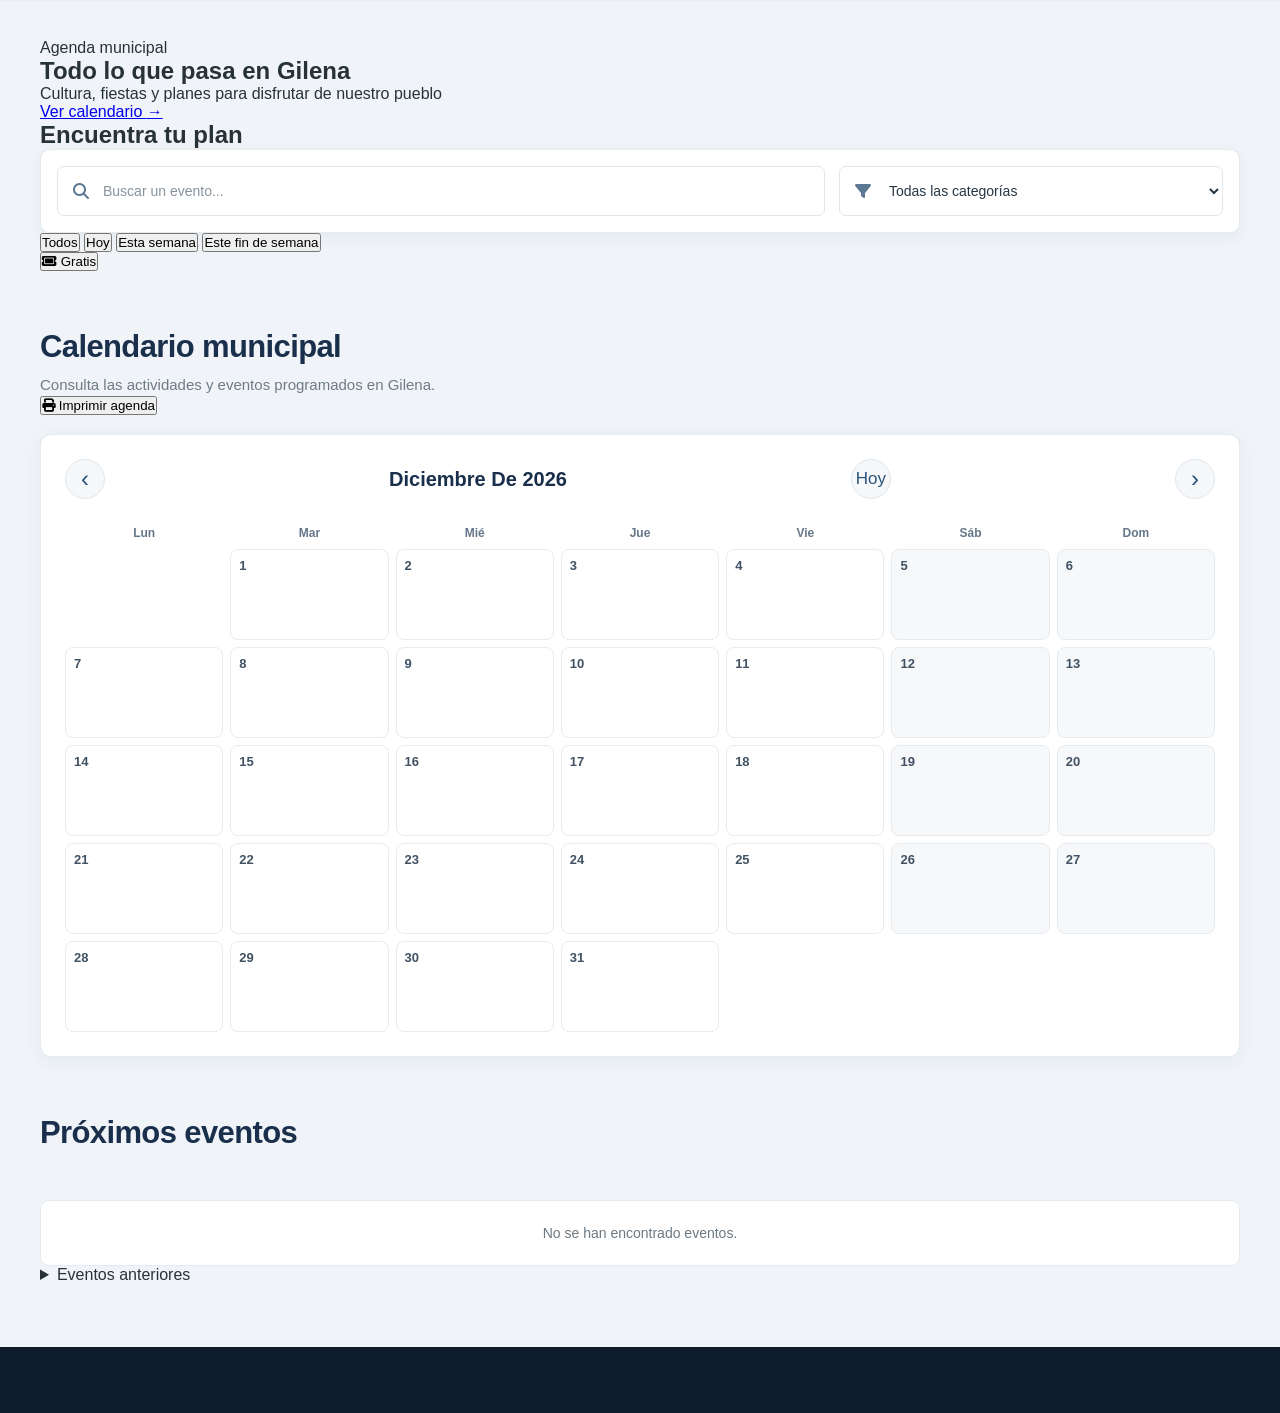
==== commit 13856cb4: "Add files via upload" ====
--- a/index.html
+++ b/index.html
@@ -10,97 +10,49 @@
     <link rel="stylesheet" href="CSS/estilos.css" />
     <link rel="stylesheet" href="CSS/ajustes.css" />
     <link rel="stylesheet" href="CSS/imagenes-evento.css" />
+    <link rel="stylesheet" href="CSS/agenda-personal.css" />
+    <link rel="stylesheet" href="CSS/tarjetas-evento.css" />
 
     <!-- Iconos -->
     <link
       rel="stylesheet"
       href="https://cdnjs.cloudflare.com/ajax/libs/font-awesome/6.5.1/css/all.min.css"
     />
+    <link rel="stylesheet" href="CSS/cabecera.css" />
+    <link rel="stylesheet" href="CSS/destacados-inicio.css" />
+    <link rel="stylesheet" href="CSS/inicio.css" />
   </head>
 
   <body class="pagina-inicio">
     <!-- ENCABEZADO -->
-    <header>
-      <div class="contenedor-header">
-        <div class="logo-titulo">
-          <!-- Sustituye esta imagen por el logo oficial -->
-          <img src="img/logo-gilena.png" alt="Logo Ayuntamiento de Gilena" />
-
-          <div>
-            <h1>Ayuntamiento de Gilena</h1>
-            <p>Calendario Digital Municipal</p>
-          </div>
-        </div>
-
-        <nav>
-          <a href="index.html">
-            <i class="fa-solid fa-house"></i>
-            Inicio
-          </a>
-
-          <a href="#calendario">
-            <i class="fa-solid fa-calendar-days"></i>
-            Calendario
-          </a>
-
-          <a href="#eventos">
-            <i class="fa-solid fa-star"></i>
-            Eventos
-          </a>
-
-          <a href="mis-eventos.html">
-            <i class="fa-solid fa-heart"></i>
-            Mis eventos
-          </a>
-
-          <button type="button" class="nav-ajustes" data-abrir-ajustes aria-haspopup="dialog">
-            <span class="icono-ajustes" aria-hidden="true">⚙</span> Ajustes
-          </button>
-
-          <a href="#informacion">
-            <i class="fa-solid fa-circle-info"></i>
-            Información
-          </a>
-        </nav>
-      </div>
-    </header>
-
-    <!-- PORTADA -->
-    <section class="hero">
-      <div class="hero-contenido">
-        <span class="etiqueta">
-          <i class="fa-solid fa-calendar"></i>
-          AGENDA MUNICIPAL
-        </span>
-
-        <h2>TODO LO QUE OCURRE EN GILENA</h2>
-
-        <p>
-          Consulta fiestas, cultura, deportes y todas las actividades programadas en el municipio.
-        </p>
-
-        <a href="#calendario" class="boton-principal">
-          Ver calendario
-          <i class="fa-solid fa-arrow-down"></i>
-        </a>
-      </div>
-    </section>
-
-    <!-- BUSCADOR -->
-    <main>
-      <section class="buscador-seccion" aria-labelledby="tituloBuscador">
-        <div class="buscador-intro">
-          <span>AGENDA MUNICIPAL</span>
-          <h2 id="tituloBuscador">Encuentra un evento</h2>
-          <p>Busca una actividad o filtra los eventos por categoría.</p>
-        </div>
+    <header id="cabeceraPublica"></header>
+
+    <!-- PORTADA Y BUSCADOR -->
+    <main id="inicio" tabindex="-1">
+      <section class="destacados-inicio" id="destacados" aria-labelledby="tituloPortadaInicio">
+        <div class="portada-texto">
+          <p class="portada-etiqueta">Agenda municipal</p>
+          <h1 id="tituloPortadaInicio">Todo lo que pasa en Gilena</h1>
+          <p class="portada-descripcion">Cultura, fiestas y planes para disfrutar de nuestro pueblo</p>
+          <a class="portada-calendario" href="#calendario">Ver calendario <span aria-hidden="true">→</span></a>
+        </div>
+        <section class="evento-destacado-carrusel" id="eventoDestacadoCarrusel" aria-label="Eventos destacados">
+          <div class="destacados-viewport" id="destacadosViewport" aria-live="off"></div>
+          <button type="button" class="destacado-flecha destacado-anterior" id="destacadoAnterior" aria-label="Evento anterior" hidden><svg viewBox="0 0 24 24" width="20" height="20" fill="none" stroke="currentColor" stroke-width="2" aria-hidden="true" focusable="false"><path d="m15 5-7 7 7 7" /></svg></button>
+          <button type="button" class="destacado-flecha destacado-siguiente" id="destacadoSiguiente" aria-label="Evento siguiente" hidden><svg viewBox="0 0 24 24" width="20" height="20" fill="none" stroke="currentColor" stroke-width="2" aria-hidden="true" focusable="false"><path d="m9 5 7 7-7 7" /></svg></button>
+        </section>
+      </section>
+      <div class="contenido-index">
+      <section class="buscador-seccion" aria-labelledby="tituloBuscador">
+        <h2 id="tituloBuscador">Encuentra tu plan</h2>
       <div class="busqueda">
         <div class="campo-busqueda">
           <i class="fa-solid fa-magnifying-glass"></i>
 
           <!-- Cambiamos oninput a la nueva función -->
+          <label class="sr-only" for="buscador">Buscar por título, descripción o lugar</label>
           <input
-            type="text"
+            type="search"
             id="buscador"
             placeholder="Buscar un evento..."
             oninput="buscarEventoDesplegable()"
@@ -119,7 +71,8 @@
         <div class="campo-filtro">
           <i class="fa-solid fa-filter"></i>
 
-          <select id="filtroCategoria" onchange="filtrarEventos()">
+          <label class="sr-only" for="filtroCategoria">Categoría del evento</label>
+          <select id="filtroCategoria">
             <option value="todos">Todas las categorías</option>
             <option value="cultura">Cultura</option><option value="deportes">Deportivo</option><option value="fiestas">Fiesta</option>
             <option value="arte">Arte</option><option value="concierto">Concierto</option><option value="cine">Cine</option>
@@ -129,27 +82,43 @@
           </select>
         </div>
       </div>
+
+      <div class="filtros-agenda" aria-label="Filtros rápidos de eventos">
+        <div class="filtros-fecha" role="group" aria-label="Periodo">
+          <button type="button" class="filtro-agenda activo" data-filtro-fecha="todos" aria-pressed="true">Todos</button>
+          <button type="button" class="filtro-agenda" data-filtro-fecha="hoy" aria-pressed="false">Hoy</button>
+          <button type="button" class="filtro-agenda" data-filtro-fecha="semana" aria-pressed="false">Esta semana</button>
+          <button type="button" class="filtro-agenda" data-filtro-fecha="fin-semana" aria-pressed="false">Este fin de semana</button>
+        </div>
+        <button type="button" class="filtro-agenda filtro-gratis" id="filtroGratis" aria-pressed="false"><i class="fa-solid fa-ticket" aria-hidden="true"></i> Gratis</button>
+        <button type="button" class="limpiar-filtros" id="limpiarFiltros" hidden>Limpiar filtros</button>
+        <p class="resumen-filtros" id="resumenFiltros" role="status" aria-live="polite"></p>
+        <div class="filtros-activos" id="filtrosActivos" aria-label="Filtros activos"></div>
+      </div>
 
       </section>
 
       <!-- CALENDARIO -->
-      <section id="calendario" class="seccion">
+      <section id="calendario" class="seccion" tabindex="-1">
         <div class="titulo-seccion">
           <div>
-            <h2>Calendario de eventos</h2>
+            <h2>Calendario municipal</h2>
             <p class="subtitulo-seccion">Consulta las actividades y eventos programados en Gilena.</p>
           </div>
+          <button type="button" class="boton-imprimir-agenda" id="abrirAgendaImprimible"><i class="fa-solid fa-print" aria-hidden="true"></i> Imprimir agenda</button>
         </div>
 
         <div class="calendario-contenedor">
           <div class="calendario-cabecera">
-            <button onclick="mesAnterior()" aria-label="Mes anterior">
+            <button type="button" onclick="mesAnterior()" aria-label="Mes anterior">
               <span aria-hidden="true">‹</span>
             </button>
 
             <h3 id="mesActual"></h3>
 
-            <button onclick="mesSiguiente()" aria-label="Mes siguiente">
+            <button type="button" class="calendario-hoy" onclick="irAHoy()">Hoy</button>
+
+            <button type="button" onclick="mesSiguiente()" aria-label="Mes siguiente">
               <span aria-hidden="true">›</span>
             </button>
           </div>
@@ -171,12 +140,13 @@
       </section>
 
       <!-- EVENTOS -->
-      <section id="eventos" class="seccion">
+      <section id="eventos" class="seccion" tabindex="-1">
         <div class="titulo-seccion">
           <div>
-            <span>PRÓXIMAMENTE</span>
-            <h2>Próximos eventos</h2>
+            <h2 id="tituloProximosEventos" tabindex="-1">Próximos eventos</h2>
+            <p id="periodoDiaSeleccionado" class="subtitulo-seccion" hidden></p>
           </div>
+          <button type="button" class="limpiar-filtros" id="verPeriodoCompleto" hidden>Ver período completo</button>
         </div>
 
         <div id="listaEventos" class="lista-eventos">
@@ -186,34 +156,63 @@
         <p id="sinResultados" class="sin-resultados">
           No se han encontrado eventos.
         </p>
+
+        <details class="eventos-anteriores" id="eventosAnteriores">
+          <summary>Eventos anteriores <span id="contadorAnteriores"></span></summary>
+          <div id="listaEventosAnteriores" class="lista-eventos"></div>
+          <p id="sinResultadosAnteriores" class="sin-resultados">No hay eventos anteriores que coincidan con los filtros.</p>
+        </details>
       </section>
 
-    </main>
+      <section id="fiestasDestacadas" class="fiestas-destacadas seccion" aria-labelledby="tituloFiestas" hidden>
+        <div class="titulo-seccion"><h2 id="tituloFiestas">Fiestas destacadas de Gilena</h2></div>
+        <div id="listaFiestasDestacadas" class="fiestas-grid"></div>
+      </section>
+
+      </div>
+    </main>
+
+    <div class="panel-dia-fondo" id="panelDiaFondo" hidden>
+      <section class="panel-dia" role="dialog" aria-modal="true" aria-labelledby="panelDiaTitulo" tabindex="-1">
+        <div class="panel-dia-cabecera">
+          <div><span>AGENDA DEL DÍA</span><h2 id="panelDiaTitulo"></h2></div>
+          <button type="button" id="cerrarPanelDia" aria-label="Cerrar eventos del día"><i class="fa-solid fa-xmark" aria-hidden="true"></i></button>
+        </div>
+        <div id="panelDiaLista" class="panel-dia-lista"></div>
+      </section>
+    </div>
+
+    <div class="agenda-impresion-fondo" id="agendaImpresionFondo" hidden>
+      <section class="agenda-impresion-dialogo" role="dialog" aria-modal="true" aria-labelledby="agendaImpresionTitulo">
+        <div class="agenda-impresion-controles">
+          <div><span>VISTA PREVIA</span><h2 id="agendaImpresionTitulo">Imprimir agenda</h2></div>
+          <button type="button" id="cerrarAgendaImprimible" aria-label="Cerrar vista previa">×</button>
+        </div>
+        <div class="agenda-selector-periodo">
+          <label for="agendaTipoPeriodo">Período<select id="agendaTipoPeriodo"><option value="semana">Semana</option><option value="mes">Mes</option></select></label>
+          <label for="agendaFechaPeriodo">Fecha de referencia<input type="date" id="agendaFechaPeriodo" /></label>
+          <button type="button" class="boton-principal" id="imprimirAgenda"><i class="fa-solid fa-print" aria-hidden="true"></i> Imprimir o guardar PDF</button>
+        </div>
+        <div id="agendaImprimible" class="agenda-imprimible"></div>
+      </section>
+    </div>
 
     <!-- FOOTER -->
-    <footer id="informacion">
-      <div>
-        <h3>Ayuntamiento de Gilena</h3>
-
-        <p>Calendario Digital Municipal</p>
-      </div>
-
-      <div class="footer-contacto">
-        <p>
-          <i class="fa-solid fa-location-dot"></i>
-          Gilena, Sevilla
-        </p>
-
-        <p>
-          <i class="fa-solid fa-envelope"></i>
-          Información municipal
-        </p>
-      </div>
-    </footer>
-
-    <script src="JS/estado-eventos.js"></script>
+    <footer id="informacion" tabindex="-1"></footer>
+
+    <script src="JS/perfiles.js"></script>
+    <script src="JS/contenido-web.js"></script>
+    <script src="JS/cabecera-publica.js"></script>
+    <script src="JS/estado-eventos.js"></script>
     <script src="JS/formato-fechas.js"></script>
-    <script src="JS/imagenes-evento.js"></script>
+    <script src="JS/biblioteca-imagenes.js"></script>
+    <script src="JS/imagenes-evento.js"></script>
+    <script src="JS/colores-eventos.js"></script>
+    <script src="JS/favoritos-municipales.js"></script>
+    <script src="JS/tarjetas-evento.js"></script>
     <script src="JS/script.js"></script>
+    <script src="JS/destacados-config.js"></script>
+    <script src="JS/destacados-inicio.js"></script>
+    <script src="JS/inicio.js"></script>
   </body>
 </html>
